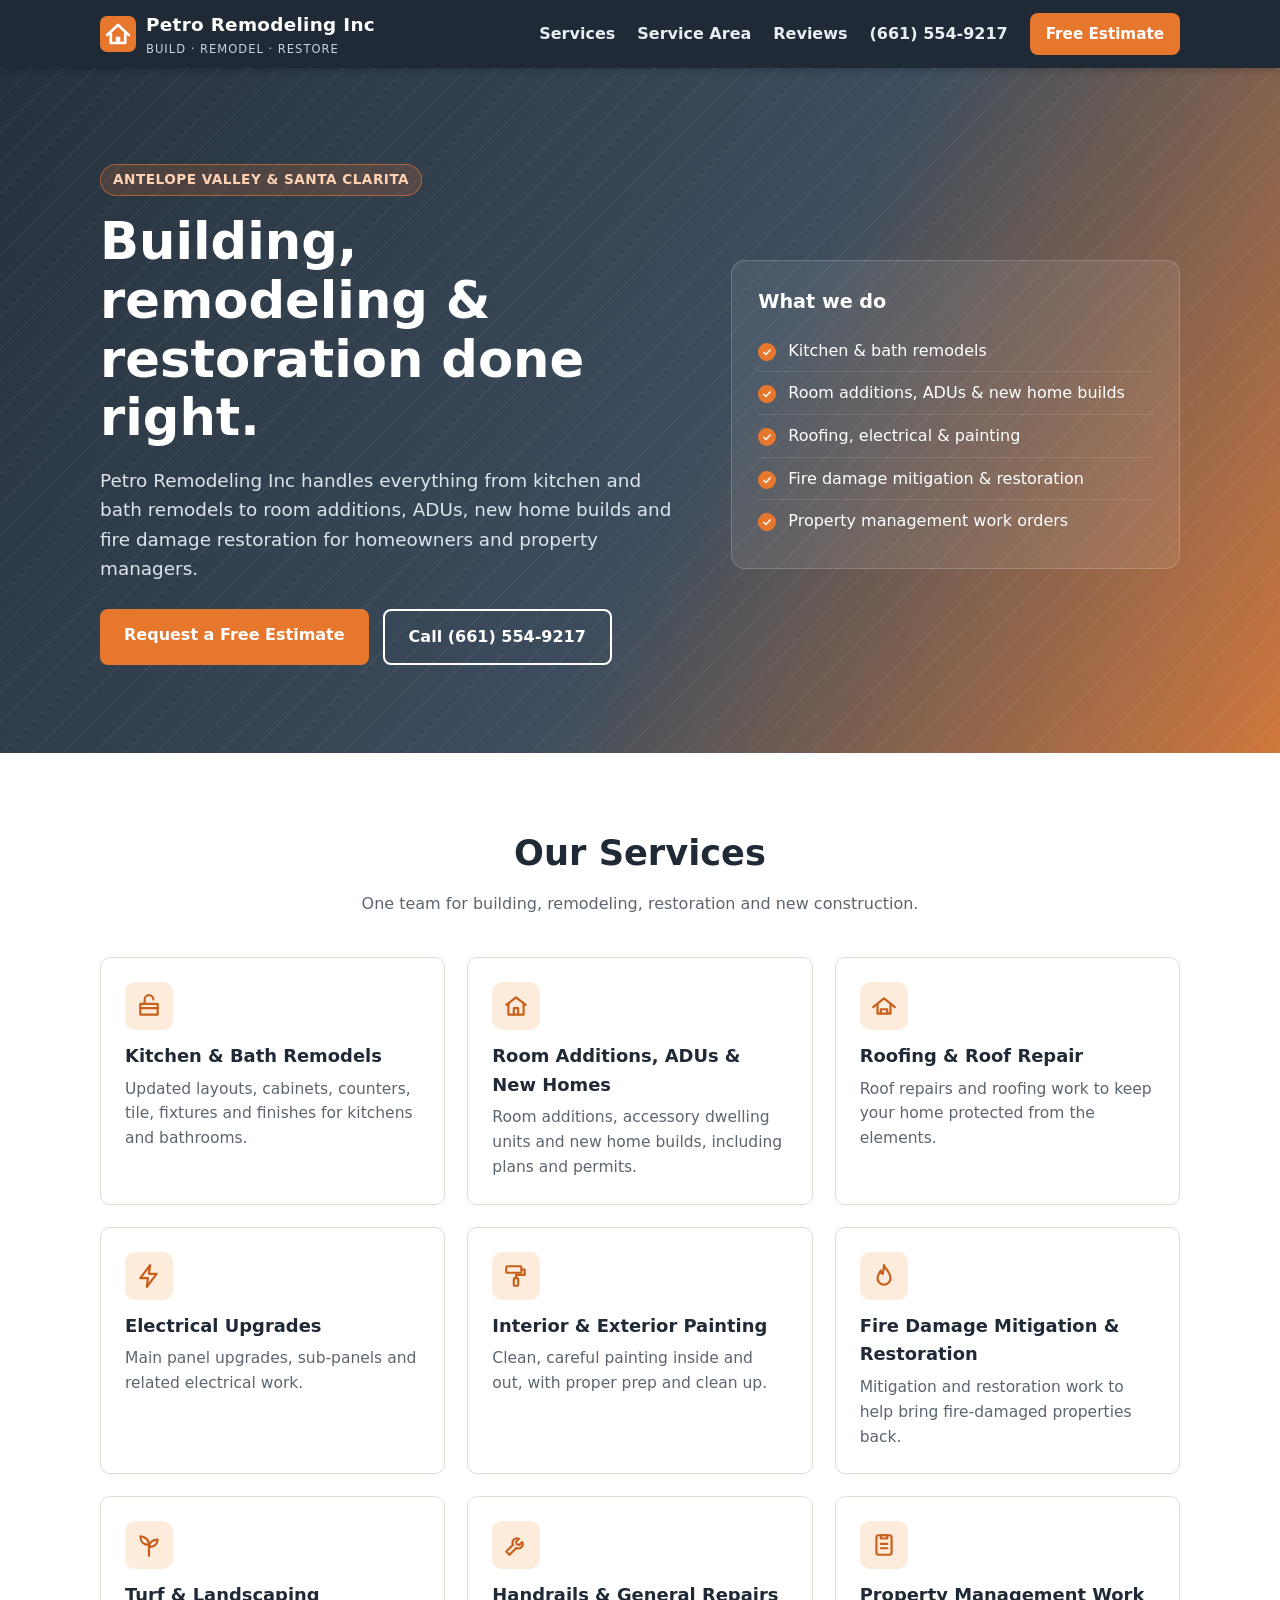
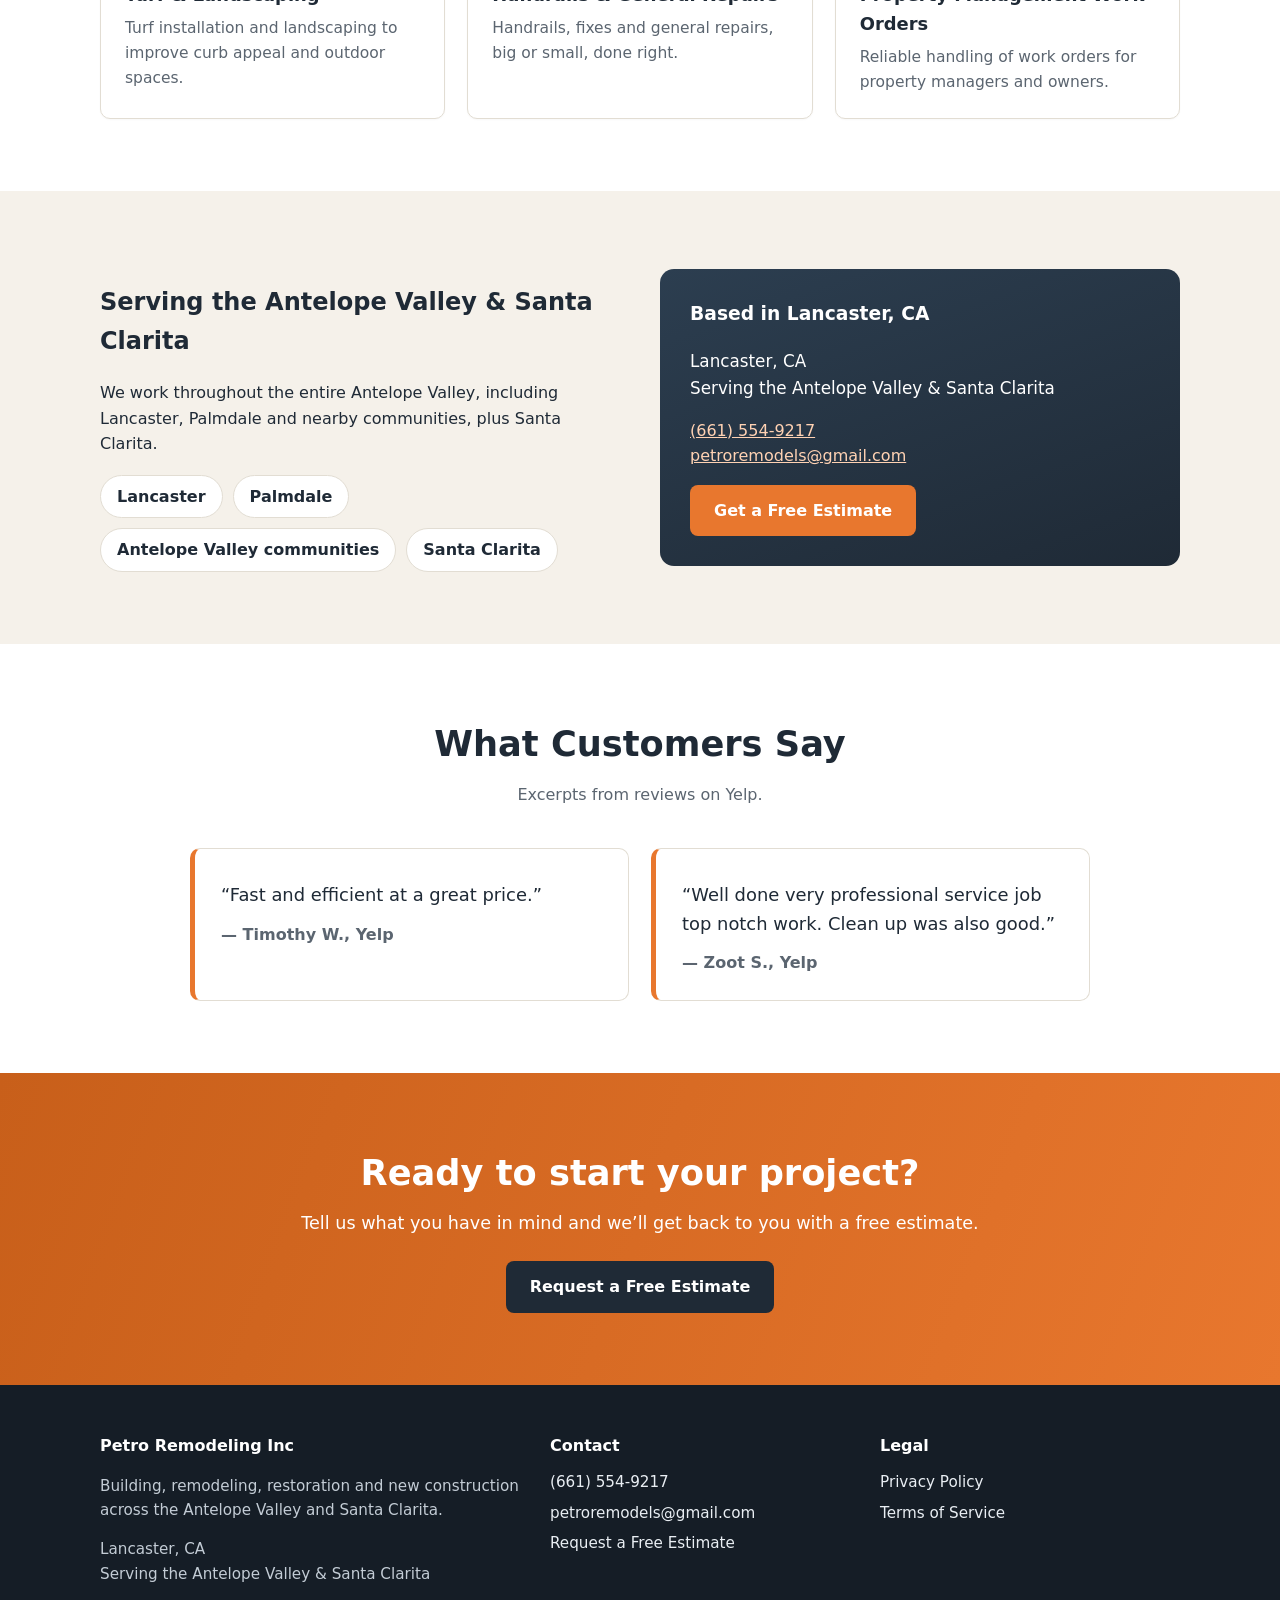
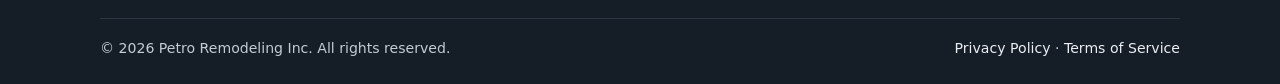
==== index.html @ 208b95c3 "Remove street address, show city and service area" ====
<!DOCTYPE html>
<html lang="en">
<head>
<meta charset="utf-8">
<meta name="viewport" content="width=device-width, initial-scale=1">
<title>Petro Remodeling Inc | Remodeling, Restoration & Construction in the Antelope Valley</title>
<meta name="description" content="Petro Remodeling Inc: building, remodeling, restoration and new construction serving Lancaster, Palmdale, the Antelope Valley and Santa Clarita, CA. Request a free estimate.">
<link rel="canonical" href="https://petro-design.com/">
<link rel="icon" href="favicon.svg" type="image/svg+xml">
<link rel="stylesheet" href="styles.css">
</head>
<body>
<a class="skip" href="#main">Skip to content</a>
<header class="site-header">
  <nav class="container nav" aria-label="Main">
    <a class="brand" href="index.html"><svg viewBox="0 0 40 40" aria-hidden="true"><rect width="40" height="40" rx="8" fill="#e8772e"/><path d="M8 21 20 10l12 11" fill="none" stroke="#fff" stroke-width="3" stroke-linecap="round" stroke-linejoin="round"/><path d="M12 19v11h16V19" fill="none" stroke="#fff" stroke-width="3" stroke-linejoin="round"/><rect x="17.5" y="23" width="5" height="7" fill="#fff"/></svg><span>Petro Remodeling Inc<small>Build &middot; Remodel &middot; Restore</small></span></a>
    <button class="menu-btn" aria-expanded="false" aria-controls="nav-links">Menu</button>
    <ul class="nav-links" id="nav-links">
      <li><a href="index.html#services">Services</a></li>
      <li><a href="index.html#area">Service Area</a></li>
      <li><a href="index.html#reviews">Reviews</a></li>
      <li><a href="tel:+16615549217">(661) 554-9217</a></li>
      <li><a class="btn btn-sm" href="contact.html">Free Estimate</a></li>
    </ul>
  </nav>
</header>
<main id="main">

<section class="hero">
  <div class="container hero-grid">
    <div>
      <span class="eyebrow">Antelope Valley &amp; Santa Clarita</span>
      <h1>Building, remodeling &amp; restoration done right.</h1>
      <p class="lead">Petro Remodeling Inc handles everything from kitchen and bath remodels to room additions, ADUs, new home builds and fire damage restoration for homeowners and property managers.</p>
      <div class="hero-actions">
        <a class="btn" href="contact.html">Request a Free Estimate</a>
        <a class="btn btn-outline" href="tel:+16615549217">Call (661) 554-9217</a>
      </div>
    </div>
    <div class="hero-card">
      <h2>What we do</h2>
      <ul>
        <li>Kitchen &amp; bath remodels</li>
        <li>Room additions, ADUs &amp; new home builds</li>
        <li>Roofing, electrical &amp; painting</li>
        <li>Fire damage mitigation &amp; restoration</li>
        <li>Property management work orders</li>
      </ul>
    </div>
  </div>
</section>

<section id="services">
  <div class="container">
    <div class="section-head">
      <h2>Our Services</h2>
      <p>One team for building, remodeling, restoration and new construction.</p>
    </div>
    <div class="grid grid-3">
      <div class="card"><div class="icon"><svg viewBox="0 0 24 24" aria-hidden="true"><path d="M4 10h16v10H4z"/><path d="M8 10V6a4 4 0 0 1 8 0"/><path d="M4 14h16"/></svg></div><h3>Kitchen &amp; Bath Remodels</h3><p>Updated layouts, cabinets, counters, tile, fixtures and finishes for kitchens and bathrooms.</p></div>
      <div class="card"><div class="icon"><svg viewBox="0 0 24 24" aria-hidden="true"><path d="M3 11 12 4l9 7"/><path d="M5 10v10h14V10"/><path d="M10 20v-6h4v6"/></svg></div><h3>Room Additions, ADUs &amp; New Homes</h3><p>Room additions, accessory dwelling units and new home builds, including plans and permits.</p></div>
      <div class="card"><div class="icon"><svg viewBox="0 0 24 24" aria-hidden="true"><path d="M2 13 12 5l10 8"/><path d="M6 10v9h12v-9"/><path d="M9 19v-4h6v4"/></svg></div><h3>Roofing &amp; Roof Repair</h3><p>Roof repairs and roofing work to keep your home protected from the elements.</p></div>
      <div class="card"><div class="icon"><svg viewBox="0 0 24 24" aria-hidden="true"><path d="M13 2 4 14h7l-1 8 9-12h-7z"/></svg></div><h3>Electrical Upgrades</h3><p>Main panel upgrades, sub-panels and related electrical work.</p></div>
      <div class="card"><div class="icon"><svg viewBox="0 0 24 24" aria-hidden="true"><rect x="3" y="3" width="14" height="6" rx="1"/><path d="M17 6h3v5h-8v3"/><rect x="10" y="14" width="4" height="7" rx="1"/></svg></div><h3>Interior &amp; Exterior Painting</h3><p>Clean, careful painting inside and out, with proper prep and clean up.</p></div>
      <div class="card"><div class="icon"><svg viewBox="0 0 24 24" aria-hidden="true"><path d="M12 2c1 4 6 6 6 12a6 6 0 0 1-12 0c0-3 2-5 3-7 0 2 1 3 2 3 0-3 1-5 1-8z"/></svg></div><h3>Fire Damage Mitigation &amp; Restoration</h3><p>Mitigation and restoration work to help bring fire-damaged properties back.</p></div>
      <div class="card"><div class="icon"><svg viewBox="0 0 24 24" aria-hidden="true"><path d="M12 22V12"/><path d="M12 12C12 7 8 4 4 4c0 5 3 8 8 8z"/><path d="M12 14c0-4 3-7 8-7 0 4-3 7-8 7z"/></svg></div><h3>Turf &amp; Landscaping</h3><p>Turf installation and landscaping to improve curb appeal and outdoor spaces.</p></div>
      <div class="card"><div class="icon"><svg viewBox="0 0 24 24" aria-hidden="true"><path d="M14.7 6.3a4 4 0 0 0-5.4 5.4L3 18l3 3 6.3-6.3a4 4 0 0 0 5.4-5.4l-2.6 2.6-2.4-.6-.6-2.4z"/></svg></div><h3>Handrails &amp; General Repairs</h3><p>Handrails, fixes and general repairs, big or small, done right.</p></div>
      <div class="card"><div class="icon"><svg viewBox="0 0 24 24" aria-hidden="true"><rect x="5" y="3" width="14" height="18" rx="2"/><path d="M9 3h6v3H9z"/><path d="M9 11h6M9 15h6"/></svg></div><h3>Property Management Work Orders</h3><p>Reliable handling of work orders for property managers and owners.</p></div>
    </div>
  </div>
</section>

<section id="area" class="section-alt">
  <div class="container area">
    <div>
      <h2>Serving the Antelope Valley &amp; Santa Clarita</h2>
      <p>We work throughout the entire Antelope Valley, including Lancaster, Palmdale and nearby communities, plus Santa Clarita.</p>
      <ul class="chips">
        <li>Lancaster</li><li>Palmdale</li><li>Antelope Valley communities</li><li>Santa Clarita</li>
      </ul>
    </div>
    <div class="map-card">
      <h3 style="margin-top:0">Based in Lancaster, CA</h3>
      <address>Lancaster, CA<br>Serving the Antelope Valley &amp; Santa Clarita</address>
      <p><a href="tel:+16615549217">(661) 554-9217</a><br><a href="mailto:petroremodels@gmail.com">petroremodels@gmail.com</a></p>
      <a class="btn" href="contact.html">Get a Free Estimate</a>
    </div>
  </div>
</section>

<section id="reviews">
  <div class="container">
    <div class="section-head">
      <h2>What Customers Say</h2>
      <p>Excerpts from reviews on Yelp.</p>
    </div>
    <div class="grid reviews">
      <blockquote class="review"><p>&ldquo;Fast and efficient at a great price.&rdquo;</p><cite>&mdash; Timothy W., Yelp</cite></blockquote>
      <blockquote class="review"><p>&ldquo;Well done very professional service job top notch work. Clean up was also good.&rdquo;</p><cite>&mdash; Zoot S., Yelp</cite></blockquote>
    </div>
  </div>
</section>

<section class="cta">
  <div class="container">
    <h2>Ready to start your project?</h2>
    <p>Tell us what you have in mind and we&rsquo;ll get back to you with a free estimate.</p>
    <a class="btn" href="contact.html">Request a Free Estimate</a>
  </div>
</section>
</main>
<footer class="site-footer">
  <div class="container">
    <div class="footer-grid">
      <div>
        <h4>Petro Remodeling Inc</h4>
        <p>Building, remodeling, restoration and new construction across the Antelope Valley and Santa Clarita.</p>
        <address>Lancaster, CA<br>Serving the Antelope Valley &amp; Santa Clarita</address>
      </div>
      <div>
        <h4>Contact</h4>
        <ul>
          <li><a href="tel:+16615549217">(661) 554-9217</a></li>
          <li><a href="mailto:petroremodels@gmail.com">petroremodels@gmail.com</a></li>
          <li><a href="contact.html">Request a Free Estimate</a></li>
        </ul>
      </div>
      <div>
        <h4>Legal</h4>
        <ul>
          <li><a href="privacy.html">Privacy Policy</a></li>
          <li><a href="terms.html">Terms of Service</a></li>
        </ul>
      </div>
    </div>
    <div class="footer-bottom">
      <span>&copy; <span id="yr">2026</span> Petro Remodeling Inc. All rights reserved.</span>
      <span><a href="privacy.html">Privacy Policy</a> &middot; <a href="terms.html">Terms of Service</a></span>
    </div>
  </div>
</footer>
<script src="main.js"></script>
</body>
</html>
---- styles.css ----
:root{--navy:#1f2a36;--navy2:#2c3e50;--orange:#e8772e;--orange-d:#c85f1a;--sand:#f5f1ea;--gray:#5b6570;--line:#e2ddd3;--white:#fff;--radius:10px;--max:1120px}
*{box-sizing:border-box}
html{scroll-behavior:smooth}
body{margin:0;font-family:system-ui,-apple-system,"Segoe UI",Roboto,Helvetica,Arial,sans-serif;color:var(--navy);line-height:1.6;background:var(--white)}
a{color:var(--orange-d)}
img,svg{max-width:100%}
.container{max-width:var(--max);margin:0 auto;padding:0 20px}
.skip{position:absolute;left:-999px}.skip:focus{left:10px;top:10px;background:#fff;padding:8px;z-index:100}
/* header */
.site-header{background:var(--navy);color:#fff;position:sticky;top:0;z-index:50;box-shadow:0 2px 8px rgba(0,0,0,.2)}
.nav{display:flex;align-items:center;justify-content:space-between;min-height:68px;gap:16px}
.brand{display:flex;align-items:center;gap:10px;color:#fff;text-decoration:none;font-weight:800;font-size:1.15rem;letter-spacing:.3px}
.brand svg{width:36px;height:36px;flex:none}
.brand small{display:block;font-weight:500;font-size:.72rem;color:#c9d1da;letter-spacing:1px;text-transform:uppercase}
.nav-links{display:flex;align-items:center;gap:22px;list-style:none;margin:0;padding:0}
.nav-links a{color:#e9eef3;text-decoration:none;font-weight:600}
.nav-links a:hover{color:var(--orange)}
.menu-btn{display:none;background:none;border:1px solid #5a6b7c;color:#fff;border-radius:6px;padding:6px 10px;font-size:1rem;cursor:pointer}
/* buttons */
.btn{display:inline-block;background:var(--orange);color:#fff !important;text-decoration:none;font-weight:700;padding:13px 24px;border-radius:8px;border:0;cursor:pointer;font-size:1rem;transition:background .15s}
.btn:hover{background:var(--orange-d)}
.btn-outline{background:transparent;border:2px solid #fff}
.btn-outline:hover{background:rgba(255,255,255,.12)}
.btn-sm{padding:9px 16px;font-size:.95rem}
/* hero */
.hero{color:#fff;padding:96px 0 88px;background:
 repeating-linear-gradient(135deg,rgba(255,255,255,.035) 0 2px,transparent 2px 22px),
 linear-gradient(120deg,rgba(31,42,54,.97) 0%,rgba(44,62,80,.92) 55%,rgba(200,95,26,.85) 100%)}
.hero-grid{display:grid;grid-template-columns:1.3fr 1fr;gap:48px;align-items:center}
.eyebrow{display:inline-block;background:rgba(232,119,46,.18);border:1px solid rgba(232,119,46,.6);color:#ffd2b3;padding:4px 12px;border-radius:999px;font-size:.85rem;font-weight:700;letter-spacing:.5px;text-transform:uppercase}
.hero h1{font-size:clamp(2rem,4.4vw,3.2rem);line-height:1.15;margin:16px 0}
.hero p.lead{font-size:1.15rem;color:#dde4ea;max-width:580px}
.hero-actions{display:flex;flex-wrap:wrap;gap:14px;margin-top:26px}
.hero-card{background:rgba(255,255,255,.08);border:1px solid rgba(255,255,255,.18);border-radius:14px;padding:26px}
.hero-card h2{margin:0 0 12px;font-size:1.2rem}
.hero-card ul{list-style:none;margin:0;padding:0}
.hero-card li{padding:8px 0 8px 30px;position:relative;border-bottom:1px solid rgba(255,255,255,.1)}
.hero-card li:last-child{border:0}
.hero-card li::before{content:"";position:absolute;left:0;top:13px;width:18px;height:18px;border-radius:50%;background:var(--orange) url("data:image/svg+xml,%3Csvg xmlns='http://www.w3.org/2000/svg' viewBox='0 0 24 24' fill='none' stroke='white' stroke-width='3'%3E%3Cpath d='M5 12l5 5 9-10'/%3E%3C/svg%3E") center/12px no-repeat}
/* sections */
section{padding:72px 0}
.section-alt{background:var(--sand)}
.section-head{text-align:center;max-width:680px;margin:0 auto 40px}
.section-head h2{font-size:clamp(1.6rem,3vw,2.2rem);margin:0 0 10px}
.section-head p{color:var(--gray);margin:0}
.grid{display:grid;gap:22px}
.grid-3{grid-template-columns:repeat(3,1fr)}
.card{background:#fff;border:1px solid var(--line);border-radius:var(--radius);padding:24px;box-shadow:0 1px 2px rgba(0,0,0,.03)}
.card h3{margin:12px 0 6px;font-size:1.12rem}
.card p{margin:0;color:var(--gray);font-size:.97rem}
.icon{width:48px;height:48px;border-radius:10px;background:#fdebdc;display:grid;place-items:center}
.icon svg{width:26px;height:26px;stroke:var(--orange-d);fill:none;stroke-width:2;stroke-linecap:round;stroke-linejoin:round}
/* area */
.area{display:grid;grid-template-columns:1fr 1fr;gap:40px;align-items:center}
.chips{display:flex;flex-wrap:wrap;gap:10px;margin:18px 0 0;padding:0;list-style:none}
.chips li{background:#fff;border:1px solid var(--line);padding:8px 16px;border-radius:999px;font-weight:600}
.map-card{background:linear-gradient(160deg,var(--navy2),var(--navy));color:#fff;border-radius:14px;padding:30px}
.map-card address{font-style:normal;font-size:1.05rem}
.map-card a{color:#ffd2b3}
/* reviews */
.reviews{grid-template-columns:repeat(2,1fr);max-width:900px;margin:0 auto}
blockquote.review{margin:0;background:#fff;border:1px solid var(--line);border-left:5px solid var(--orange);border-radius:var(--radius);padding:24px 26px}
.review p{font-size:1.12rem;margin:8px 0 12px}
.review cite{font-style:normal;font-weight:700;color:var(--gray)}
.stars{color:var(--orange);letter-spacing:2px}
.small-note{text-align:center;color:var(--gray);font-size:.9rem;margin-top:18px}
/* cta */
.cta{background:linear-gradient(110deg,var(--orange-d),var(--orange));color:#fff;text-align:center}
.cta h2{margin:0 0 8px;font-size:clamp(1.6rem,3vw,2.2rem)}
.cta p{margin:0 0 24px;font-size:1.1rem}
.cta .btn{background:var(--navy)}.cta .btn:hover{background:#0f171f}
/* page head */
.page-head{background:linear-gradient(120deg,var(--navy),var(--navy2));color:#fff;padding:52px 0}
.page-head h1{margin:0 0 6px;font-size:clamp(1.8rem,3.5vw,2.5rem)}
.page-head p{margin:0;color:#d4dbe2}
/* form */
.form-wrap{display:grid;grid-template-columns:1.6fr 1fr;gap:36px;align-items:start}
form.estimate{background:#fff;border:1px solid var(--line);border-radius:14px;padding:28px}
.field{margin-bottom:16px}
.row{display:grid;grid-template-columns:1fr 1fr;gap:16px}
label{display:block;font-weight:600;margin-bottom:6px}
.req{color:var(--orange-d)}
input[type=text],input[type=tel],input[type=email],select,textarea{width:100%;padding:12px 14px;border:1px solid #cfc8bb;border-radius:8px;font:inherit;background:#fff;color:var(--navy)}
input:focus,select:focus,textarea:focus{outline:3px solid rgba(232,119,46,.3);border-color:var(--orange)}
textarea{min-height:130px;resize:vertical}
.consent{display:flex;gap:12px;align-items:flex-start;background:var(--sand);border:1px solid var(--line);border-radius:8px;padding:14px 16px;margin:6px 0 18px}
.consent input{margin-top:5px;width:18px;height:18px;flex:none;accent-color:var(--orange)}
.consent label{font-weight:400;font-size:.9rem;margin:0;color:#3a4550}
.form-legal{font-size:.88rem;color:var(--gray);margin-top:14px}
.hp{display:none}
.side .card{margin-bottom:18px}
.side h3{margin-top:0}
/* legal */
.legal{max-width:820px;margin:0 auto}
.legal h2{margin-top:36px;font-size:1.35rem;border-bottom:2px solid var(--line);padding-bottom:6px}
.legal .effective{color:var(--gray);font-weight:600}
.legal .highlight{background:var(--sand);border-left:4px solid var(--orange);padding:14px 18px;border-radius:6px}
/* footer */
.site-footer{background:#151d26;color:#c3ccd5;padding:48px 0 24px;font-size:.95rem}
.footer-grid{display:grid;grid-template-columns:1.4fr 1fr 1fr;gap:30px}
.site-footer h4{color:#fff;margin:0 0 12px;font-size:1rem}
.site-footer a{color:#e9eef3;text-decoration:none}
.site-footer a:hover{color:var(--orange)}
.site-footer ul{list-style:none;padding:0;margin:0}
.site-footer li{margin-bottom:6px}
.site-footer address{font-style:normal}
.footer-bottom{border-top:1px solid #2a3642;margin-top:32px;padding-top:18px;display:flex;justify-content:space-between;flex-wrap:wrap;gap:10px;font-size:.88rem}
/* responsive */
@media (max-width:900px){
 .hero-grid,.area,.form-wrap{grid-template-columns:1fr}
 .grid-3{grid-template-columns:repeat(2,1fr)}
 .footer-grid{grid-template-columns:1fr 1fr}
}
@media (max-width:720px){
 .menu-btn{display:block}
 .nav-links{display:none;position:absolute;top:68px;left:0;right:0;background:var(--navy);flex-direction:column;align-items:flex-start;padding:14px 20px 20px;gap:14px}
 .nav-links.open{display:flex}
 .hero{padding:64px 0}
 section{padding:52px 0}
 .grid-3,.reviews,.row,.footer-grid{grid-template-columns:1fr}
}
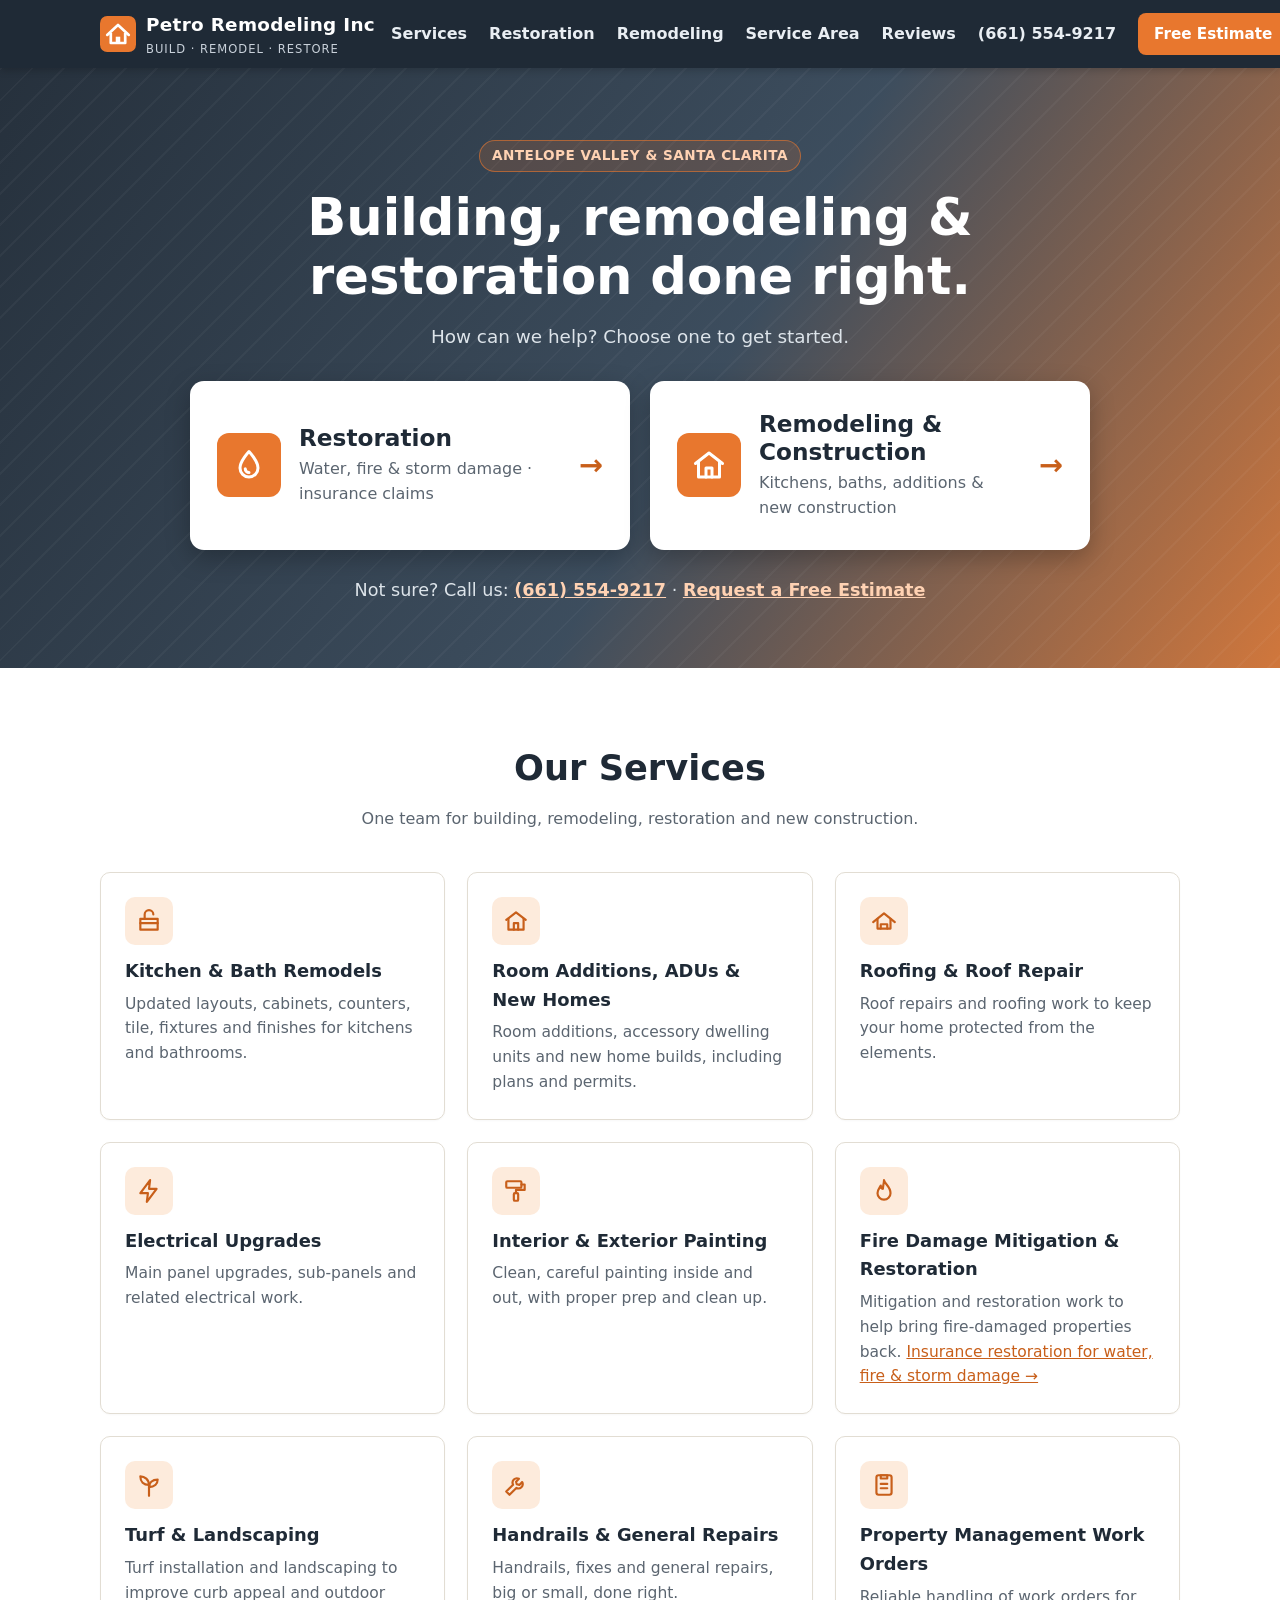
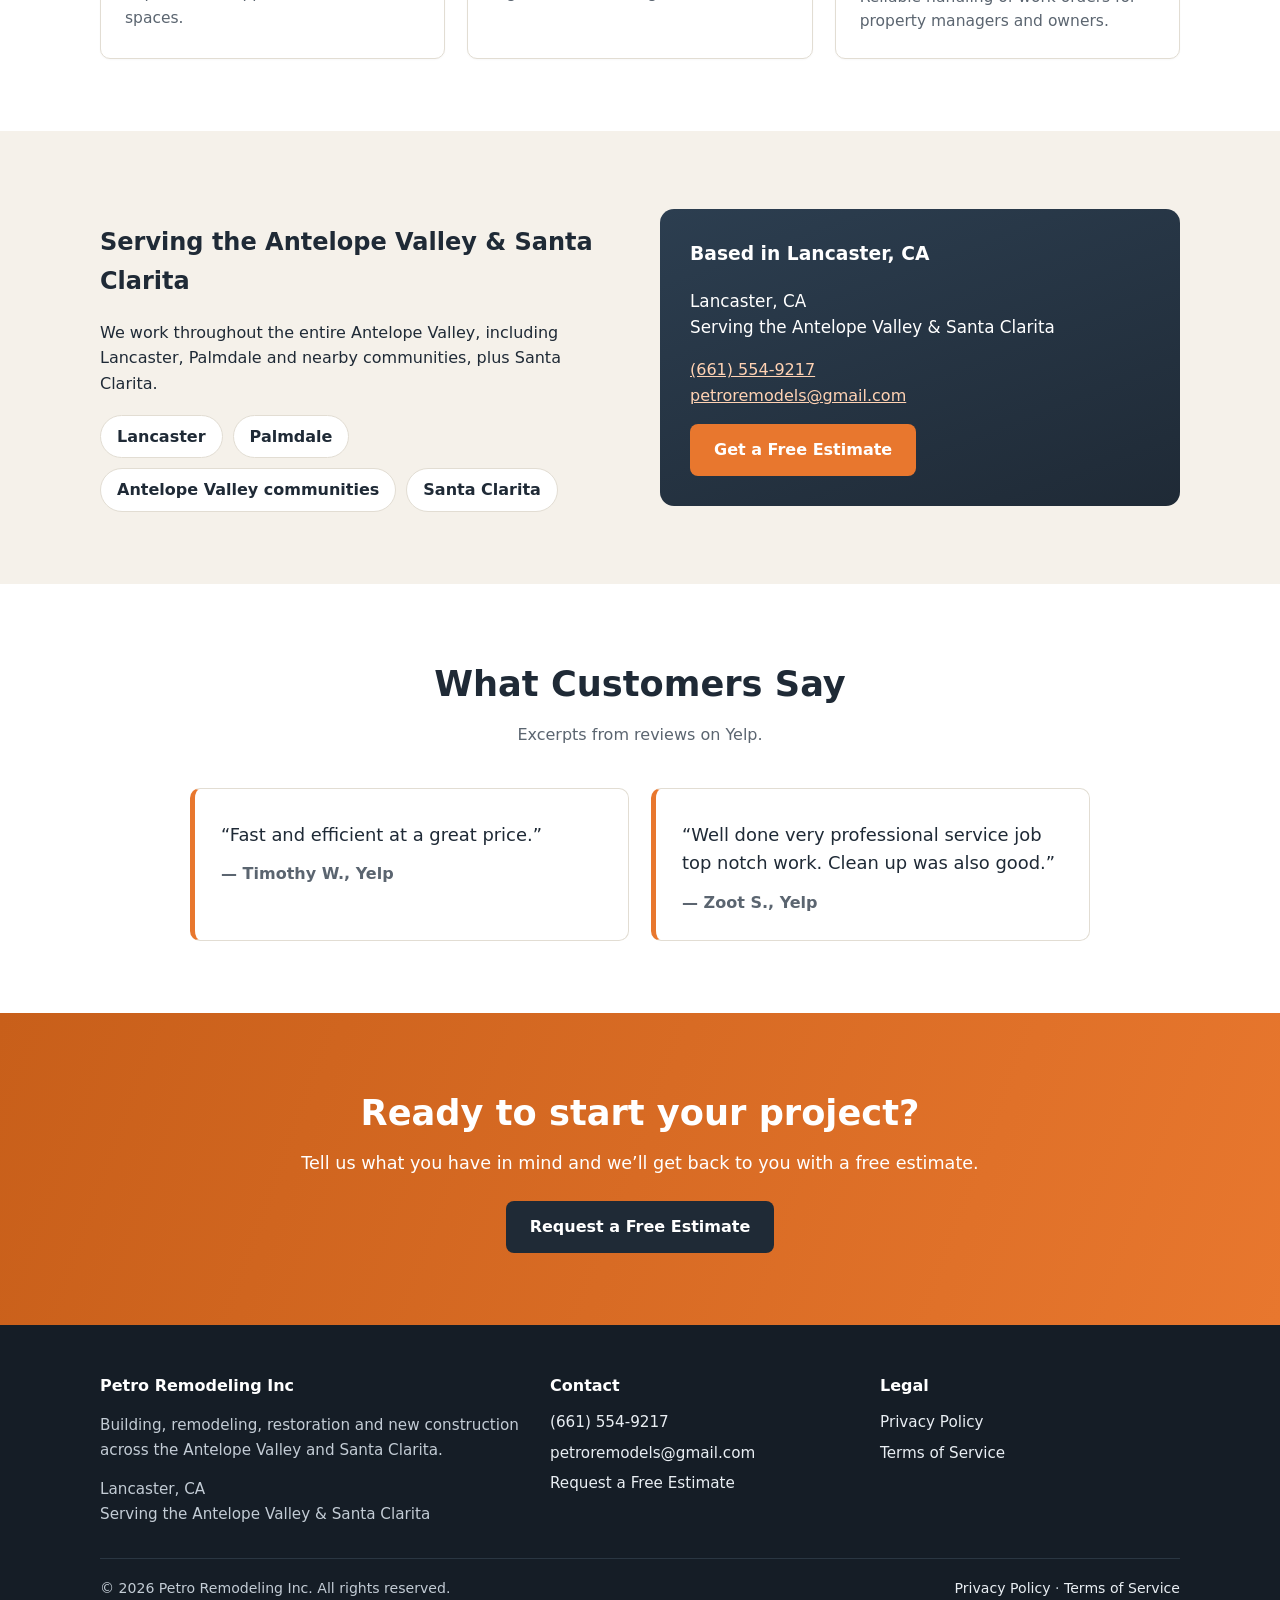
==== commit 6b693aee: "Add restoration and remodeling pages, two-choice home hero, nav update" ====
--- a/index.html
+++ b/index.html
@@ -17,6 +17,8 @@
     <button class="menu-btn" aria-expanded="false" aria-controls="nav-links">Menu</button>
     <ul class="nav-links" id="nav-links">
       <li><a href="index.html#services">Services</a></li>
+      <li><a href="restoration.html">Restoration</a></li>
+      <li><a href="remodeling.html">Remodeling</a></li>
       <li><a href="index.html#area">Service Area</a></li>
       <li><a href="index.html#reviews">Reviews</a></li>
       <li><a href="tel:+16615549217">(661) 554-9217</a></li>
@@ -26,27 +28,24 @@
 </header>
 <main id="main">
 
-<section class="hero">
-  <div class="container hero-grid">
-    <div>
-      <span class="eyebrow">Antelope Valley &amp; Santa Clarita</span>
-      <h1>Building, remodeling &amp; restoration done right.</h1>
-      <p class="lead">Petro Remodeling Inc handles everything from kitchen and bath remodels to room additions, ADUs, new home builds and fire damage restoration for homeowners and property managers.</p>
-      <div class="hero-actions">
-        <a class="btn" href="contact.html">Request a Free Estimate</a>
-        <a class="btn btn-outline" href="tel:+16615549217">Call (661) 554-9217</a>
-      </div>
+<section class="hero hero-choice">
+  <div class="container">
+    <span class="eyebrow">Antelope Valley &amp; Santa Clarita</span>
+    <h1>Building, remodeling &amp; restoration done right.</h1>
+    <p class="lead">How can we help? Choose one to get started.</p>
+    <div class="choice-grid">
+      <a class="choice" href="restoration.html">
+        <span class="choice-icon"><svg viewBox="0 0 24 24" aria-hidden="true"><path d="M12 3s6 6.5 6 11a6 6 0 0 1-12 0c0-4.5 6-11 6-11z"/><path d="M9.5 14.5a2.5 2.5 0 0 0 2.5 2.5"/></svg></span>
+        <span class="choice-text"><strong>Restoration</strong><span>Water, fire &amp; storm damage &middot; insurance claims</span></span>
+        <span class="choice-arrow" aria-hidden="true">&rarr;</span>
+      </a>
+      <a class="choice" href="remodeling.html">
+        <span class="choice-icon"><svg viewBox="0 0 24 24" aria-hidden="true"><path d="M3 11 12 4l9 7"/><path d="M5 10v10h14V10"/><path d="M10 20v-6h4v6"/></svg></span>
+        <span class="choice-text"><strong>Remodeling &amp; Construction</strong><span>Kitchens, baths, additions &amp; new construction</span></span>
+        <span class="choice-arrow" aria-hidden="true">&rarr;</span>
+      </a>
     </div>
-    <div class="hero-card">
-      <h2>What we do</h2>
-      <ul>
-        <li>Kitchen &amp; bath remodels</li>
-        <li>Room additions, ADUs &amp; new home builds</li>
-        <li>Roofing, electrical &amp; painting</li>
-        <li>Fire damage mitigation &amp; restoration</li>
-        <li>Property management work orders</li>
-      </ul>
-    </div>
+    <p class="choice-call">Not sure? Call us: <a href="tel:+16615549217">(661) 554-9217</a> &middot; <a href="contact.html">Request a Free Estimate</a></p>
   </div>
 </section>
 
@@ -62,7 +61,7 @@
       <div class="card"><div class="icon"><svg viewBox="0 0 24 24" aria-hidden="true"><path d="M2 13 12 5l10 8"/><path d="M6 10v9h12v-9"/><path d="M9 19v-4h6v4"/></svg></div><h3>Roofing &amp; Roof Repair</h3><p>Roof repairs and roofing work to keep your home protected from the elements.</p></div>
       <div class="card"><div class="icon"><svg viewBox="0 0 24 24" aria-hidden="true"><path d="M13 2 4 14h7l-1 8 9-12h-7z"/></svg></div><h3>Electrical Upgrades</h3><p>Main panel upgrades, sub-panels and related electrical work.</p></div>
       <div class="card"><div class="icon"><svg viewBox="0 0 24 24" aria-hidden="true"><rect x="3" y="3" width="14" height="6" rx="1"/><path d="M17 6h3v5h-8v3"/><rect x="10" y="14" width="4" height="7" rx="1"/></svg></div><h3>Interior &amp; Exterior Painting</h3><p>Clean, careful painting inside and out, with proper prep and clean up.</p></div>
-      <div class="card"><div class="icon"><svg viewBox="0 0 24 24" aria-hidden="true"><path d="M12 2c1 4 6 6 6 12a6 6 0 0 1-12 0c0-3 2-5 3-7 0 2 1 3 2 3 0-3 1-5 1-8z"/></svg></div><h3>Fire Damage Mitigation &amp; Restoration</h3><p>Mitigation and restoration work to help bring fire-damaged properties back.</p></div>
+      <div class="card"><div class="icon"><svg viewBox="0 0 24 24" aria-hidden="true"><path d="M12 2c1 4 6 6 6 12a6 6 0 0 1-12 0c0-3 2-5 3-7 0 2 1 3 2 3 0-3 1-5 1-8z"/></svg></div><h3>Fire Damage Mitigation &amp; Restoration</h3><p>Mitigation and restoration work to help bring fire-damaged properties back. <a href="restoration.html">Insurance restoration for water, fire &amp; storm damage &rarr;</a></p></div>
       <div class="card"><div class="icon"><svg viewBox="0 0 24 24" aria-hidden="true"><path d="M12 22V12"/><path d="M12 12C12 7 8 4 4 4c0 5 3 8 8 8z"/><path d="M12 14c0-4 3-7 8-7 0 4-3 7-8 7z"/></svg></div><h3>Turf &amp; Landscaping</h3><p>Turf installation and landscaping to improve curb appeal and outdoor spaces.</p></div>
       <div class="card"><div class="icon"><svg viewBox="0 0 24 24" aria-hidden="true"><path d="M14.7 6.3a4 4 0 0 0-5.4 5.4L3 18l3 3 6.3-6.3a4 4 0 0 0 5.4-5.4l-2.6 2.6-2.4-.6-.6-2.4z"/></svg></div><h3>Handrails &amp; General Repairs</h3><p>Handrails, fixes and general repairs, big or small, done right.</p></div>
       <div class="card"><div class="icon"><svg viewBox="0 0 24 24" aria-hidden="true"><rect x="5" y="3" width="14" height="18" rx="2"/><path d="M9 3h6v3H9z"/><path d="M9 11h6M9 15h6"/></svg></div><h3>Property Management Work Orders</h3><p>Reliable handling of work orders for property managers and owners.</p></div>
--- a/styles.css
+++ b/styles.css
@@ -15,6 +15,9 @@
 .nav-links{display:flex;align-items:center;gap:22px;list-style:none;margin:0;padding:0}
 .nav-links a{color:#e9eef3;text-decoration:none;font-weight:600}
 .nav-links a:hover{color:var(--orange)}
+.nav-links a{white-space:nowrap}
+.brand{white-space:nowrap;flex:none}
+@media (max-width:1100px){.nav-links{gap:14px}.nav-links a{font-size:.95rem}}
 .menu-btn{display:none;background:none;border:1px solid #5a6b7c;color:#fff;border-radius:6px;padding:6px 10px;font-size:1rem;cursor:pointer}
 /* buttons */
 .btn{display:inline-block;background:var(--orange);color:#fff !important;text-decoration:none;font-weight:700;padding:13px 24px;border-radius:8px;border:0;cursor:pointer;font-size:1rem;transition:background .15s}
@@ -37,6 +40,30 @@
 .hero-card li{padding:8px 0 8px 30px;position:relative;border-bottom:1px solid rgba(255,255,255,.1)}
 .hero-card li:last-child{border:0}
 .hero-card li::before{content:"";position:absolute;left:0;top:13px;width:18px;height:18px;border-radius:50%;background:var(--orange) url("data:image/svg+xml,%3Csvg xmlns='http://www.w3.org/2000/svg' viewBox='0 0 24 24' fill='none' stroke='white' stroke-width='3'%3E%3Cpath d='M5 12l5 5 9-10'/%3E%3C/svg%3E") center/12px no-repeat}
+/* home choice hero (preview draft) */
+.hero-choice{padding:72px 0 64px;text-align:center}
+.hero-choice h1{max-width:820px;margin-left:auto;margin-right:auto}
+.hero-choice p.lead{margin:0 auto}
+.choice-grid{display:grid;grid-template-columns:1fr 1fr;gap:20px;max-width:900px;margin:30px auto 0}
+.choice{display:flex;align-items:center;gap:18px;text-align:left;background:#fff;color:var(--navy);text-decoration:none;border-radius:14px;padding:26px 24px;border:3px solid transparent;box-shadow:0 8px 24px rgba(0,0,0,.25);transition:transform .15s,border-color .15s}
+.choice:hover,.choice:focus-visible{transform:translateY(-2px);border-color:var(--orange)}
+.choice-icon{flex:none;width:64px;height:64px;border-radius:12px;background:var(--orange);display:grid;place-items:center}
+.choice-icon svg{width:36px;height:36px;stroke:#fff;fill:none;stroke-width:2;stroke-linecap:round;stroke-linejoin:round}
+.choice-text{flex:1;display:flex;flex-direction:column}
+.choice-text strong{font-size:1.45rem;line-height:1.2}
+.choice-text span{color:var(--gray);font-size:1rem;margin-top:4px}
+.choice-arrow{font-size:1.8rem;color:var(--orange-d);font-weight:700}
+.choice-call{margin:26px 0 0;font-size:1.1rem;color:#dde4ea}
+.choice-call a{color:#ffd2b3;font-weight:700}
+@media (max-width:720px){
+ .hero.hero-choice{padding:28px 0 32px}
+ .hero-choice h1{font-size:1.75rem;margin:12px 0 8px}
+ .choice-grid{grid-template-columns:1fr;gap:14px;margin-top:18px}
+ .choice{padding:20px 18px;gap:14px}
+ .choice-icon{width:54px;height:54px}
+ .choice-text strong{font-size:1.25rem}
+ .choice-call{margin-top:18px;font-size:1rem}
+}
 /* sections */
 section{padding:72px 0}
 .section-alt{background:var(--sand)}
@@ -111,10 +138,12 @@
  .grid-3{grid-template-columns:repeat(2,1fr)}
  .footer-grid{grid-template-columns:1fr 1fr}
 }
-@media (max-width:720px){
+@media (max-width:1020px){
  .menu-btn{display:block}
  .nav-links{display:none;position:absolute;top:68px;left:0;right:0;background:var(--navy);flex-direction:column;align-items:flex-start;padding:14px 20px 20px;gap:14px}
  .nav-links.open{display:flex}
+}
+@media (max-width:720px){
  .hero{padding:64px 0}
  section{padding:52px 0}
  .grid-3,.reviews,.row,.footer-grid{grid-template-columns:1fr}
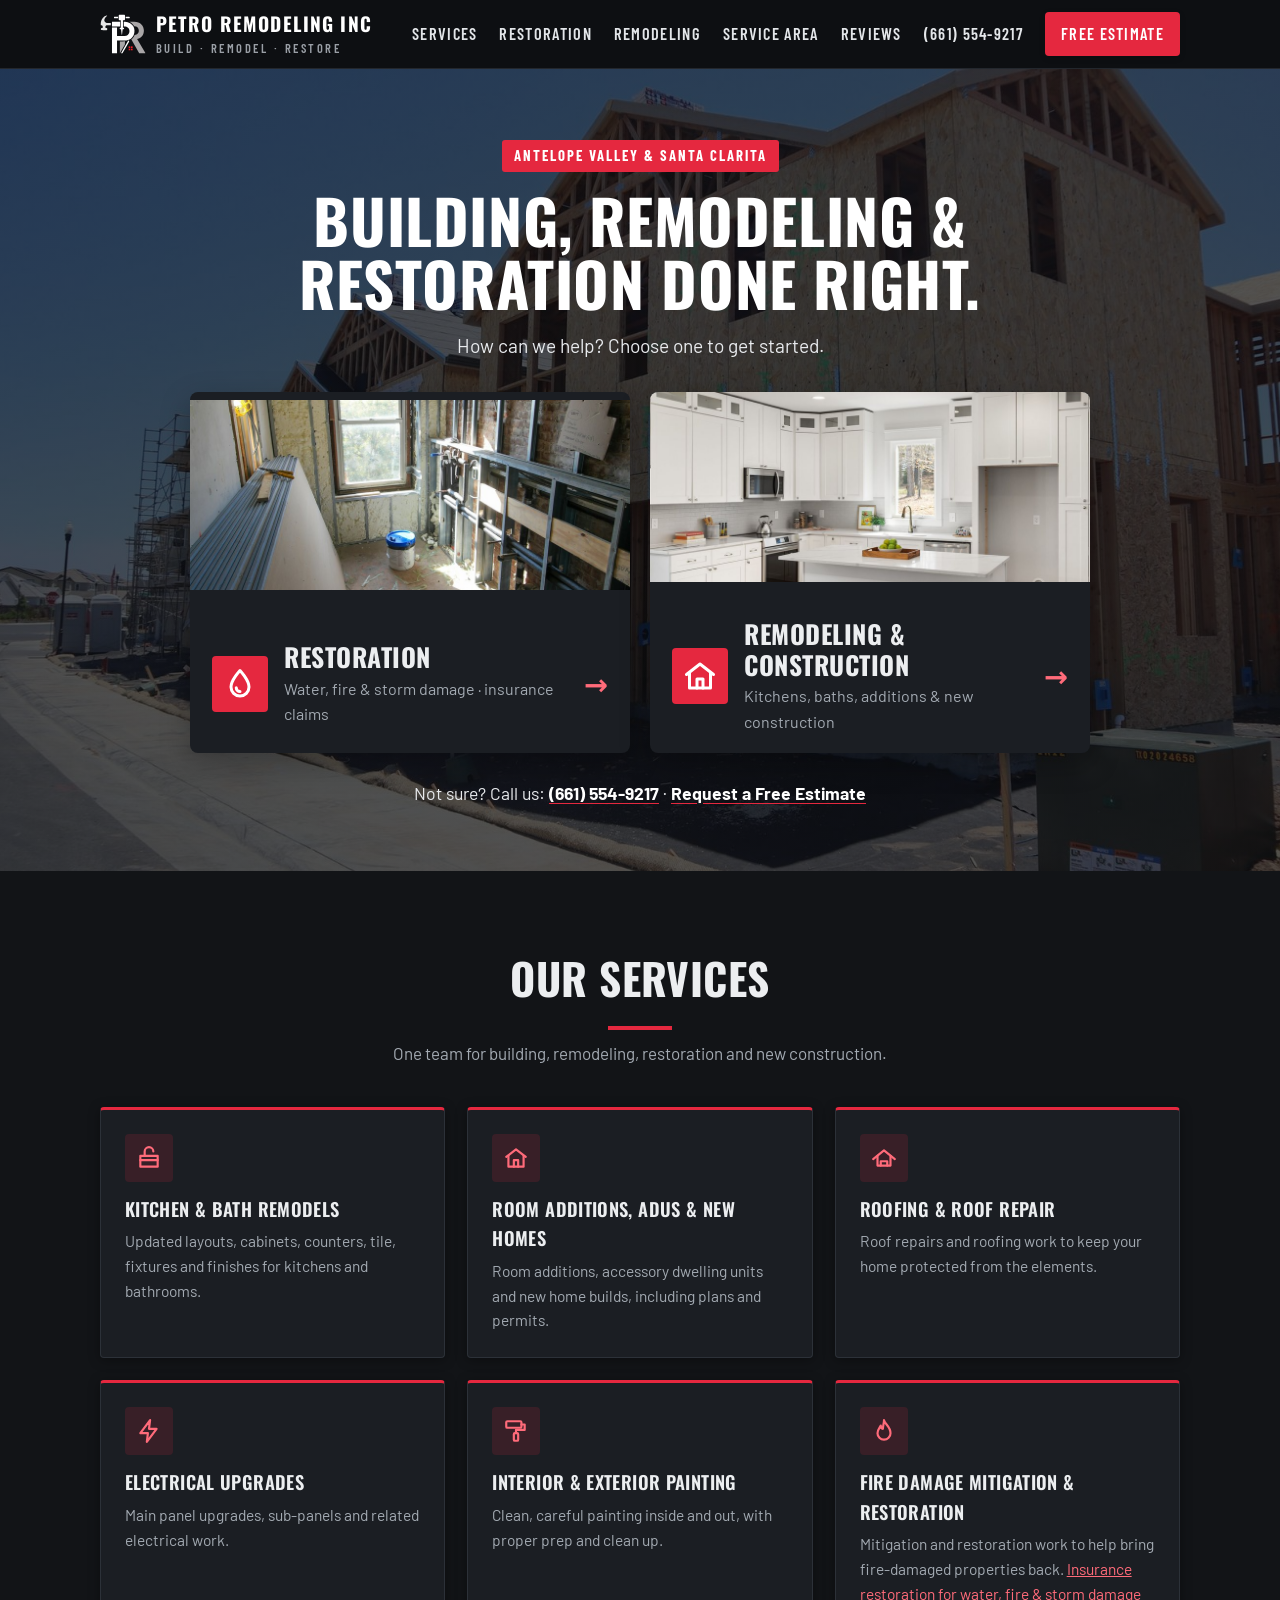
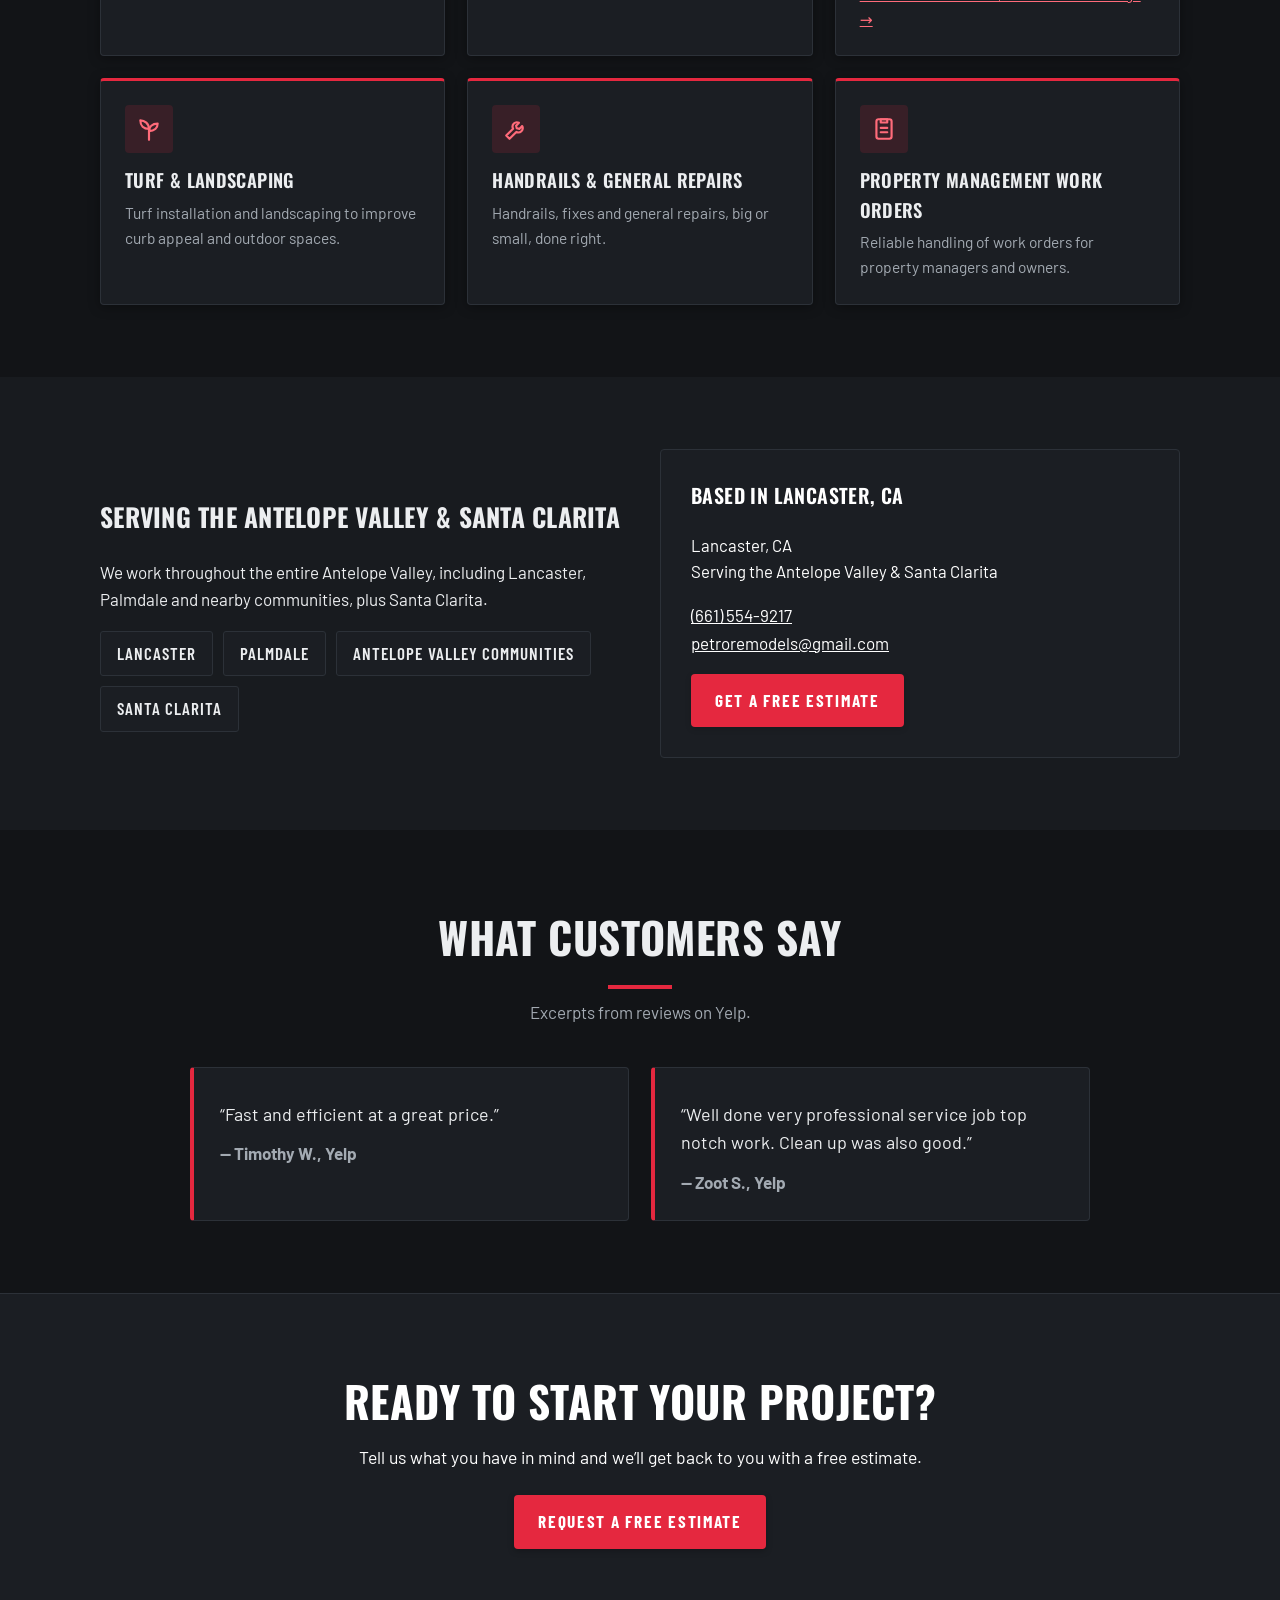
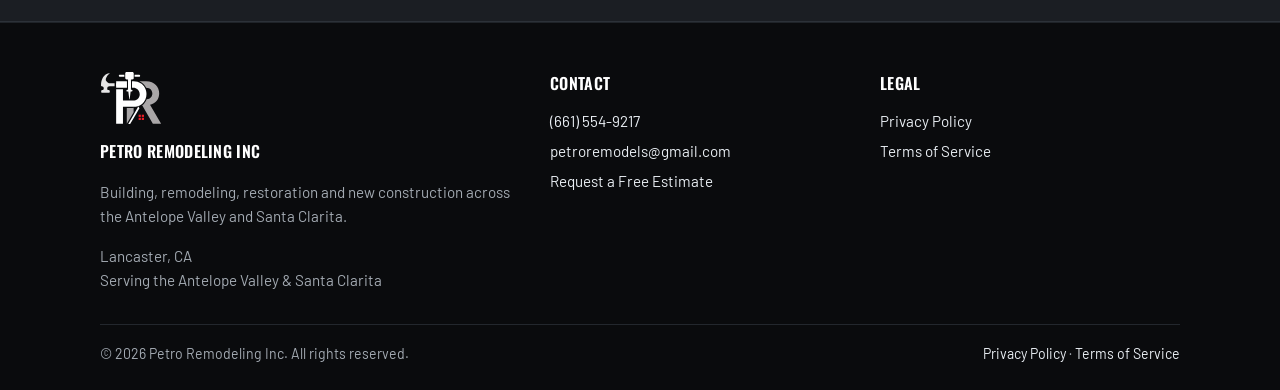
==== commit 160e5436: "New look: style B2 dark modern, PR logo, new photos" ====
--- a/index.html
+++ b/index.html
@@ -7,13 +7,16 @@
 <meta name="description" content="Petro Remodeling Inc: building, remodeling, restoration and new construction serving Lancaster, Palmdale, the Antelope Valley and Santa Clarita, CA. Request a free estimate.">
 <link rel="canonical" href="https://petro-design.com/">
 <link rel="icon" href="favicon.svg" type="image/svg+xml">
+<link rel="preconnect" href="https://fonts.googleapis.com">
+<link rel="preconnect" href="https://fonts.gstatic.com" crossorigin>
+<link rel="stylesheet" href="https://fonts.googleapis.com/css2?family=Oswald:wght@500;600;700&family=Barlow+Condensed:wght@500;600;700&family=Barlow:wght@400;500;600;700&display=swap">
 <link rel="stylesheet" href="styles.css">
 </head>
 <body>
 <a class="skip" href="#main">Skip to content</a>
 <header class="site-header">
   <nav class="container nav" aria-label="Main">
-    <a class="brand" href="index.html"><svg viewBox="0 0 40 40" aria-hidden="true"><rect width="40" height="40" rx="8" fill="#e8772e"/><path d="M8 21 20 10l12 11" fill="none" stroke="#fff" stroke-width="3" stroke-linecap="round" stroke-linejoin="round"/><path d="M12 19v11h16V19" fill="none" stroke="#fff" stroke-width="3" stroke-linejoin="round"/><rect x="17.5" y="23" width="5" height="7" fill="#fff"/></svg><span>Petro Remodeling Inc<small>Build &middot; Remodel &middot; Restore</small></span></a>
+    <a class="brand" href="index.html"><img src="images/pr-mark-light.svg" alt="Petro Remodeling Inc logo" width="46" height="40"><span>Petro Remodeling Inc<small>Build &middot; Remodel &middot; Restore</small></span></a>
     <button class="menu-btn" aria-expanded="false" aria-controls="nav-links">Menu</button>
     <ul class="nav-links" id="nav-links">
       <li><a href="index.html#services">Services</a></li>
@@ -28,18 +31,20 @@
 </header>
 <main id="main">
 
-<section class="hero hero-choice">
+<section class="hero hero-choice" style="--hero-img:url('images/hero-home.jpg')">
   <div class="container">
     <span class="eyebrow">Antelope Valley &amp; Santa Clarita</span>
     <h1>Building, remodeling &amp; restoration done right.</h1>
     <p class="lead">How can we help? Choose one to get started.</p>
     <div class="choice-grid">
       <a class="choice" href="restoration.html">
+        <img class="choice-photo" src="images/choice-restoration.jpg" alt="" width="900" height="500">
         <span class="choice-icon"><svg viewBox="0 0 24 24" aria-hidden="true"><path d="M12 3s6 6.5 6 11a6 6 0 0 1-12 0c0-4.5 6-11 6-11z"/><path d="M9.5 14.5a2.5 2.5 0 0 0 2.5 2.5"/></svg></span>
         <span class="choice-text"><strong>Restoration</strong><span>Water, fire &amp; storm damage &middot; insurance claims</span></span>
         <span class="choice-arrow" aria-hidden="true">&rarr;</span>
       </a>
       <a class="choice" href="remodeling.html">
+        <img class="choice-photo" src="images/choice-remodeling.jpg" alt="" width="900" height="500">
         <span class="choice-icon"><svg viewBox="0 0 24 24" aria-hidden="true"><path d="M3 11 12 4l9 7"/><path d="M5 10v10h14V10"/><path d="M10 20v-6h4v6"/></svg></span>
         <span class="choice-text"><strong>Remodeling &amp; Construction</strong><span>Kitchens, baths, additions &amp; new construction</span></span>
         <span class="choice-arrow" aria-hidden="true">&rarr;</span>
@@ -112,6 +117,7 @@
   <div class="container">
     <div class="footer-grid">
       <div>
+        <img class="footer-logo" src="images/pr-mark-light.svg" alt="Petro Remodeling Inc logo" width="62" height="54">
         <h4>Petro Remodeling Inc</h4>
         <p>Building, remodeling, restoration and new construction across the Antelope Valley and Santa Clarita.</p>
         <address>Lancaster, CA<br>Serving the Antelope Valley &amp; Santa Clarita</address>
--- a/styles.css
+++ b/styles.css
@@ -148,3 +148,102 @@
  section{padding:52px 0}
  .grid-3,.reviews,.row,.footer-grid{grid-template-columns:1fr}
 }
+
+/* ===== STYLE OPTION B: Strong construction (Oswald + Barlow) ===== */
+body{font-family:"Barlow",system-ui,-apple-system,"Segoe UI",Roboto,Helvetica,Arial,sans-serif;font-size:17px;line-height:1.6}
+h1,h2,h3,h4,.brand,.choice-text strong,.steps li::before,summary{font-family:"Oswald","Barlow Condensed",Impact,sans-serif}
+h1,h2{font-weight:700;text-transform:uppercase;letter-spacing:.01em}
+h3,h4{font-weight:600;letter-spacing:.02em;text-transform:uppercase}
+summary{font-weight:500;letter-spacing:.02em;font-size:1.08rem}
+.hero h1{font-size:clamp(2.3rem,5.2vw,3.8rem);line-height:1.05}
+.hero p.lead{font-size:1.2rem}
+.brand{font-weight:700;text-transform:uppercase;letter-spacing:.06em;font-size:1.2rem}
+.brand small{font-family:"Barlow Condensed",sans-serif;font-weight:600;letter-spacing:2.5px;font-size:.78rem}
+.nav-links a{font-family:"Barlow Condensed",sans-serif;font-weight:600;text-transform:uppercase;letter-spacing:.08em;font-size:1.02rem}
+.eyebrow{font-family:"Barlow Condensed",sans-serif;border-radius:3px;font-size:.92rem;letter-spacing:2px;font-weight:700}
+.section-head h2,.cta h2{font-size:clamp(1.9rem,3.6vw,2.7rem)}
+.section-head h2::after{content:"";display:block;width:64px;height:4px;background:var(--orange);margin:14px auto 0}
+.btn{font-family:"Barlow Condensed",sans-serif;text-transform:uppercase;letter-spacing:.1em;font-weight:700;font-size:1.08rem;border-radius:4px;box-shadow:0 4px 0 var(--orange-d);transition:transform .12s,box-shadow .12s,background .12s}
+.btn:hover{transform:translateY(2px);box-shadow:0 2px 0 var(--orange-d)}
+.btn-outline{box-shadow:none;border-width:2px}
+.btn-outline:hover{transform:none}
+.cta .btn{box-shadow:0 4px 0 #0b1117}
+.card{border-radius:4px;border-top:4px solid var(--orange);box-shadow:0 6px 18px rgba(31,42,54,.08)}
+.card h3{font-size:1.15rem}
+.icon{border-radius:4px}
+.hero-card,.map-card{border-radius:4px}
+.choice{border-radius:6px;border-left:8px solid var(--orange)}
+.choice-icon{border-radius:4px}
+.choice-text strong{text-transform:uppercase;font-weight:700;letter-spacing:.02em;font-size:1.6rem}
+.chips li{border-radius:3px;font-family:"Barlow Condensed",sans-serif;text-transform:uppercase;letter-spacing:.06em}
+blockquote.review{border-radius:4px}
+@media (max-width:720px){.hero h1,.hero-choice h1{font-size:2.1rem}.choice-text strong{font-size:1.35rem}}
+.menu-btn{font-family:"Barlow Condensed",sans-serif;font-weight:600;text-transform:uppercase;letter-spacing:.1em;border-radius:3px}
+
+/* ===== B-REFRESH (shared): flat sections, photos, logo ===== */
+.hero,.map-card,.page-head,.cta{background-image:none}
+.brand img{height:40px;width:auto;flex:none;display:block}
+.footer-logo{display:block;height:54px;width:auto;margin:0 0 14px}
+.hero{background:linear-gradient(var(--overlay),var(--overlay)),var(--hero-img,none) center/cover no-repeat,var(--hero-flat);}
+.eyebrow{background:var(--orange);border:0;color:#fff}
+.hero p.lead,.choice-call{color:#e8eaed}
+.hero-card{background:rgba(12,14,17,.62);border:1px solid rgba(255,255,255,.16);backdrop-filter:blur(3px);-webkit-backdrop-filter:blur(3px)}
+.choice{display:grid;grid-template-columns:auto 1fr auto;grid-template-rows:auto auto;column-gap:16px;padding:0;overflow:hidden;border:0;border-radius:8px;box-shadow:0 10px 30px rgba(0,0,0,.28)}
+.choice:hover,.choice:focus-visible{border-color:transparent;transform:translateY(-3px);box-shadow:0 14px 34px rgba(0,0,0,.34);outline:3px solid var(--orange);outline-offset:0}
+.choice-photo{grid-column:1/-1;display:block;width:100%;height:190px;object-fit:cover;max-width:none}
+.choice-icon{margin:20px 0 20px 22px;width:56px;height:56px}
+.choice-arrow{margin-right:22px;align-self:center}
+.choice-text{padding:18px 0;align-self:center}
+.choice-call a{color:#fff;text-decoration-color:var(--orange);text-underline-offset:3px}
+.section-alt{background:var(--sand)}
+.btn{box-shadow:0 2px 6px rgba(0,0,0,.14)}
+.btn:hover{transform:translateY(-1px);box-shadow:0 6px 16px rgba(0,0,0,.18)}
+.btn-outline,.btn-outline:hover{box-shadow:none}
+.card{border:1px solid var(--line);border-top:3px solid var(--orange);box-shadow:0 2px 10px rgba(0,0,0,.05)}
+.cta .btn{box-shadow:0 2px 6px rgba(0,0,0,.25)}
+blockquote.review{border-left-width:4px}
+@media (max-width:720px){
+ .choice{column-gap:12px}
+ .choice-photo{height:96px}
+ .choice-icon{margin:14px 0 14px 16px;width:46px;height:46px}
+ .choice-icon svg{width:28px;height:28px}
+ .choice-text{padding:12px 0}
+ .choice-arrow{margin-right:16px}
+ .brand img{height:34px}
+}
+@media (min-width:1021px) and (max-width:1100px){.brand img{height:32px}.brand{gap:8px;font-size:1.1rem}.nav-links{gap:12px}.nav{gap:12px}}
+
+/* ===== STYLE B2: dark modern (logo red accent) ===== */
+:root{--navy:#eceef0;--navy2:#1b1e23;--orange:#e5283f;--orange-d:#c01a2f;--sand:#181b1f;--gray:#a3aab2;--line:#2c3138;--white:#121417;--overlay:rgba(10,11,13,.70);--hero-flat:#121417}
+body{background:#121417;color:#eceef0}
+a{color:#ff6b7a}
+.site-header{background:#0d0f12;color:#eceef0;box-shadow:0 1px 0 #23272d}
+.brand{color:#fff}
+.brand small{color:#9a9fa6}
+.nav-links a{color:#e3e6e9}
+.nav-links a:hover{color:#ff6b7a}
+.menu-btn{color:#fff;border-color:#3a4048}
+body .card,body .steps li,body .note,body .faq details,body blockquote.review,body form.estimate{background:#1b1e23;border-color:#2c3138}
+body .card{border-top-color:var(--orange);box-shadow:0 2px 12px rgba(0,0,0,.35)}
+body .note,body blockquote.review{border-left-color:var(--orange)}
+.icon{background:rgba(229,40,63,.14)}
+.icon svg{stroke:#ff6b7a}
+.chips li{background:#1b1e23;border-color:#2c3138;color:#eceef0}
+.choice{background:#1b1e23;color:#eceef0}
+.choice-arrow{color:#ff6b7a}
+.map-card{background:#1b1e23;border:1px solid #2c3138}
+.map-card a{color:#fff}
+.page-head{background:#0d0f12;border-bottom:1px solid #23272d}
+.cta{background:#1b1e23;border-top:1px solid #2c3138;border-bottom:1px solid #2c3138}
+.cta .btn{background:var(--orange)}.cta .btn:hover{background:var(--orange-d)}
+input[type=text],input[type=tel],input[type=email],select,textarea{background:#121417;color:#eceef0;border-color:#3a4048}
+input:focus,select:focus,textarea:focus{outline-color:rgba(229,40,63,.35)}
+.consent{background:#121417}
+.consent label{color:#c9ced4}
+.req,body .faq summary::after{color:#ff6b7a}
+.legal .highlight{background:#1b1e23}
+.skip:focus{background:#1b1e23}
+.site-footer{background:#0a0b0d;color:#a3aab2;border-top:1px solid #1f2328}
+.site-footer a:hover{color:#ff6b7a}
+.footer-bottom{border-top-color:#23272d}
+@media (max-width:1020px){.nav-links{background:#0d0f12;border-top:1px solid #23272d;box-shadow:0 10px 20px rgba(0,0,0,.4)}}
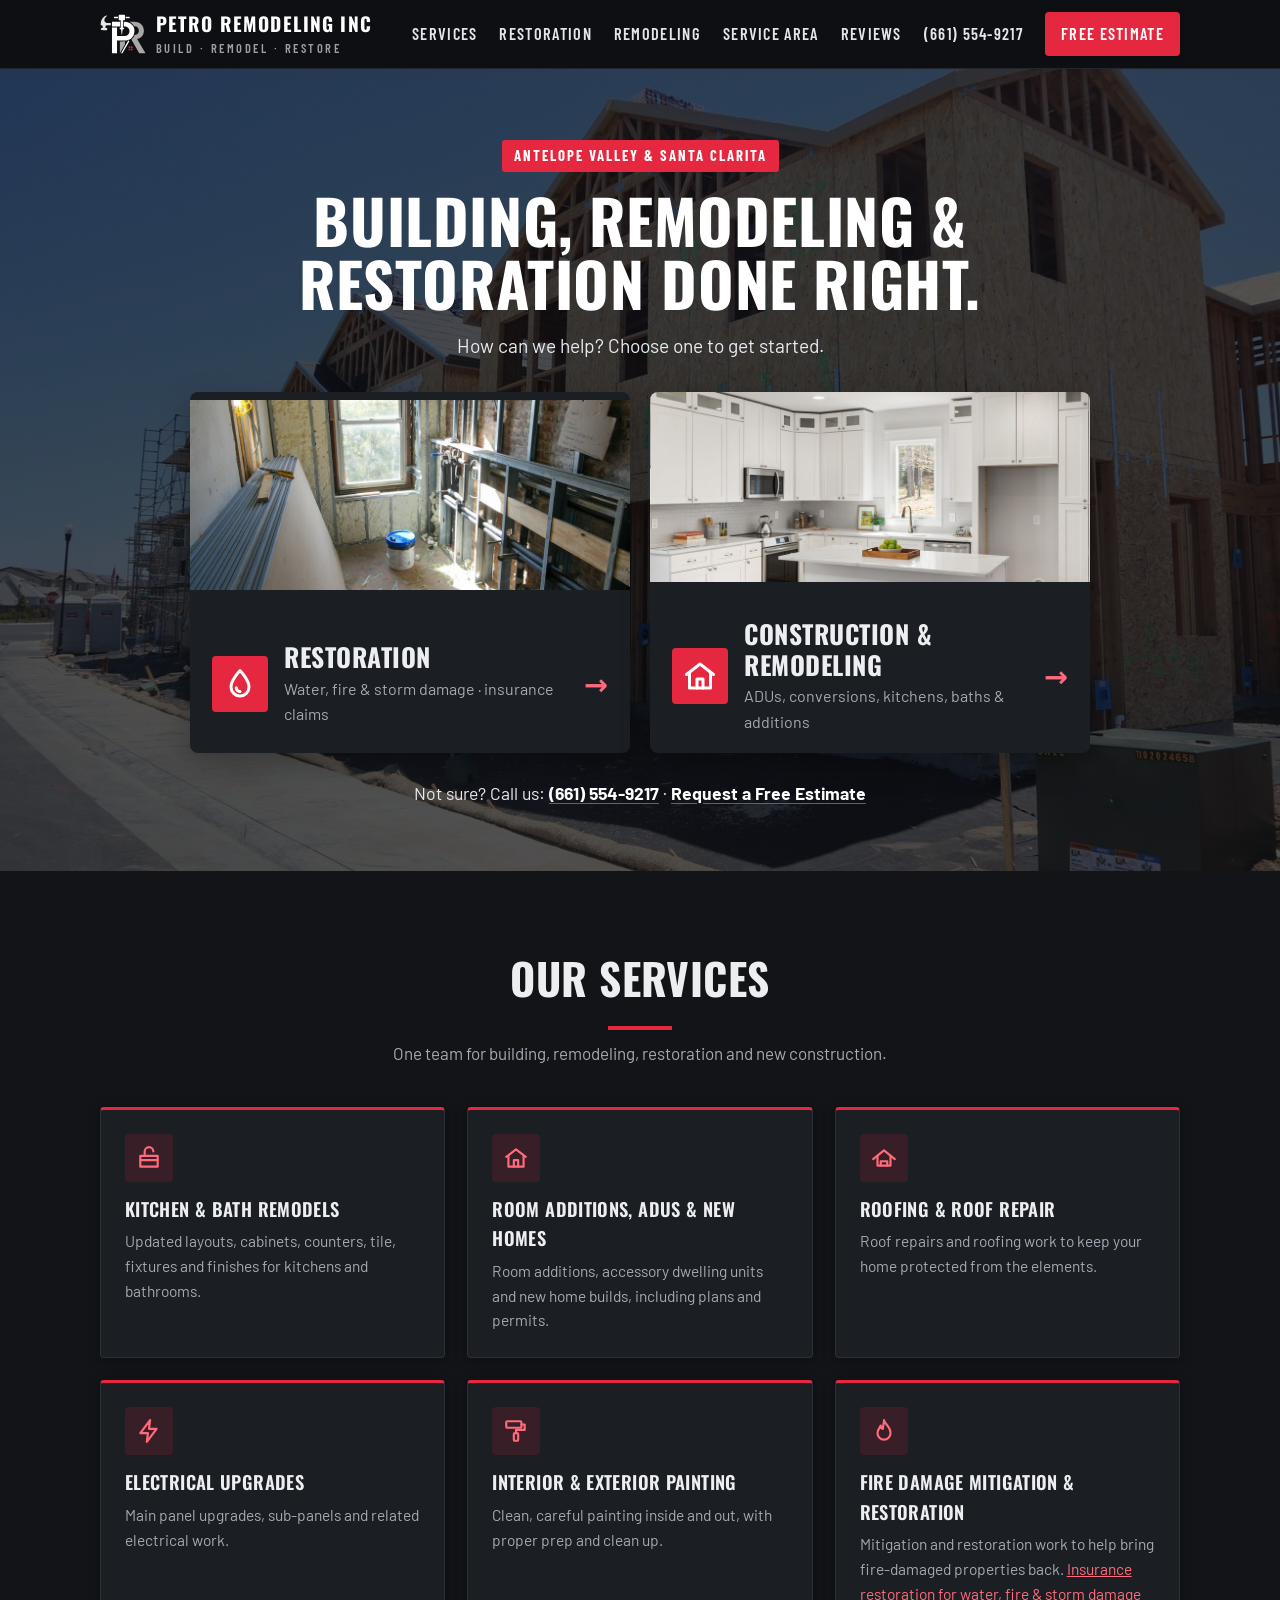
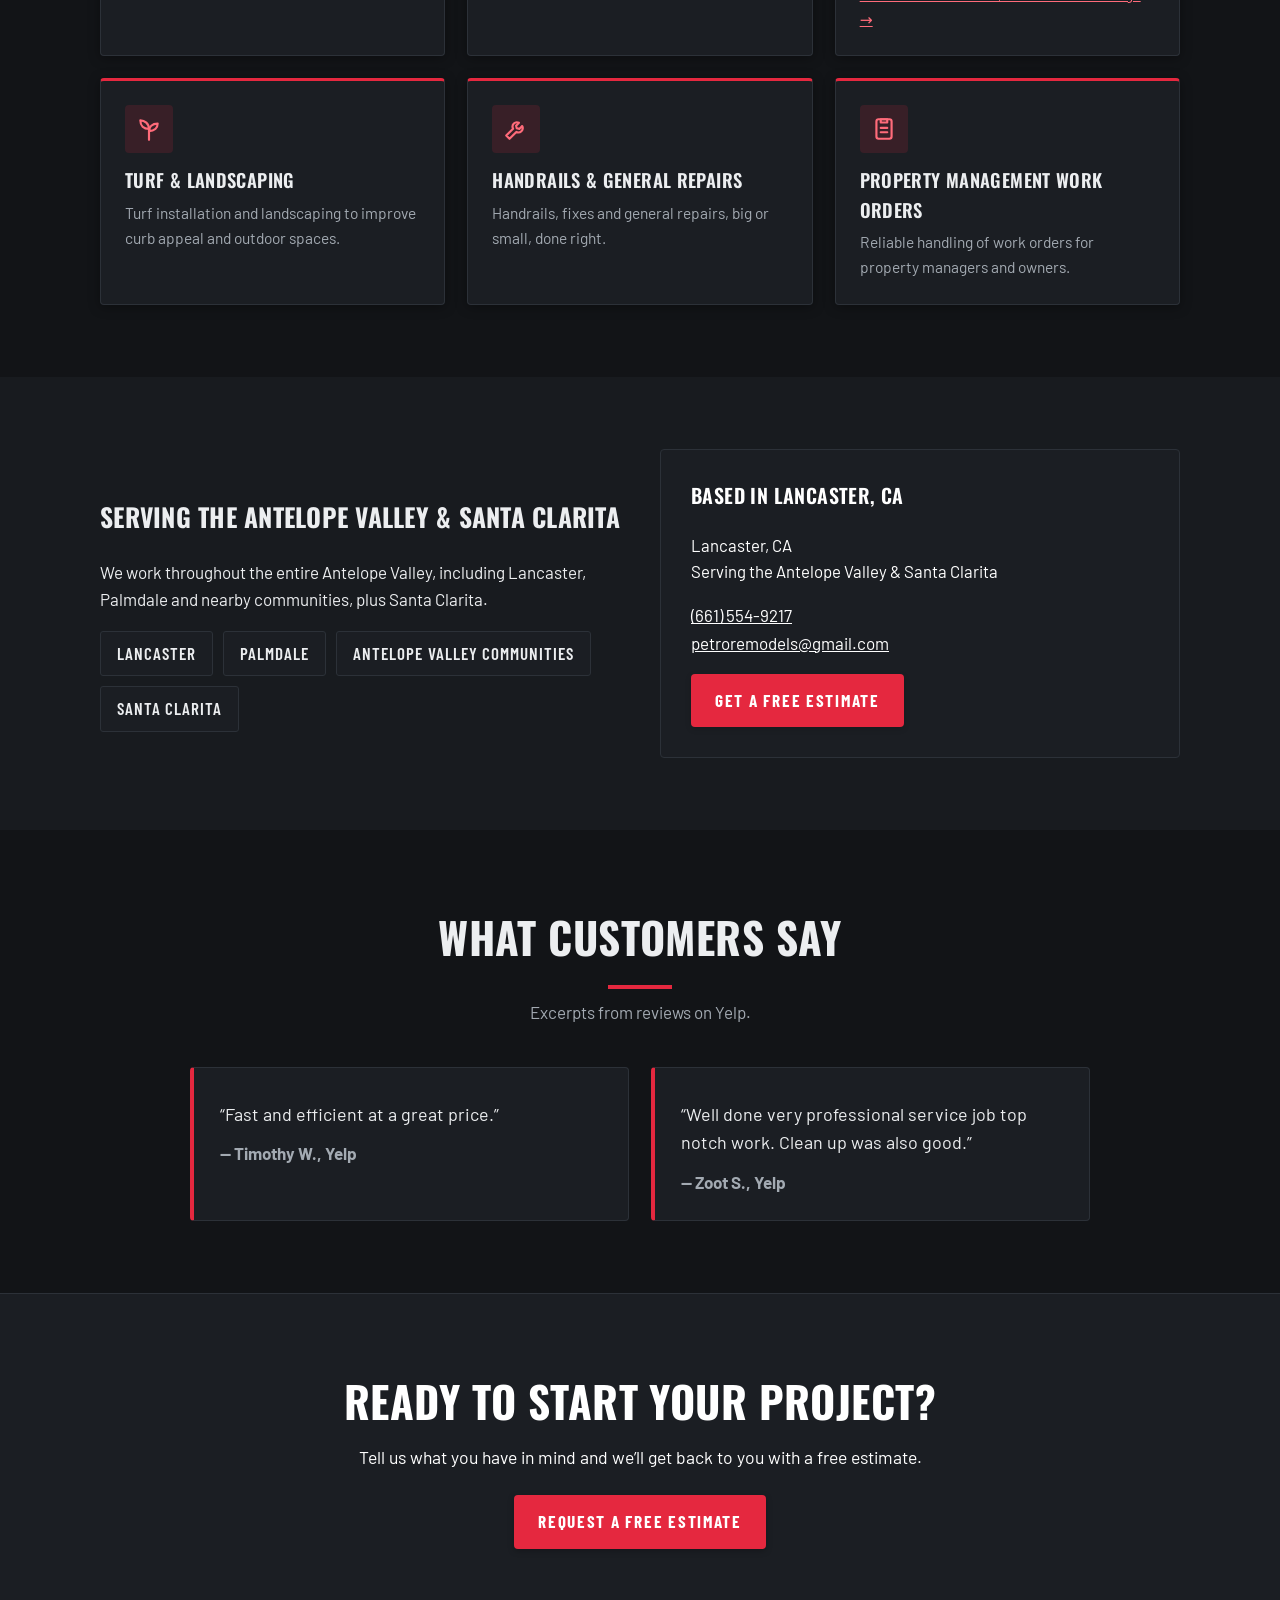
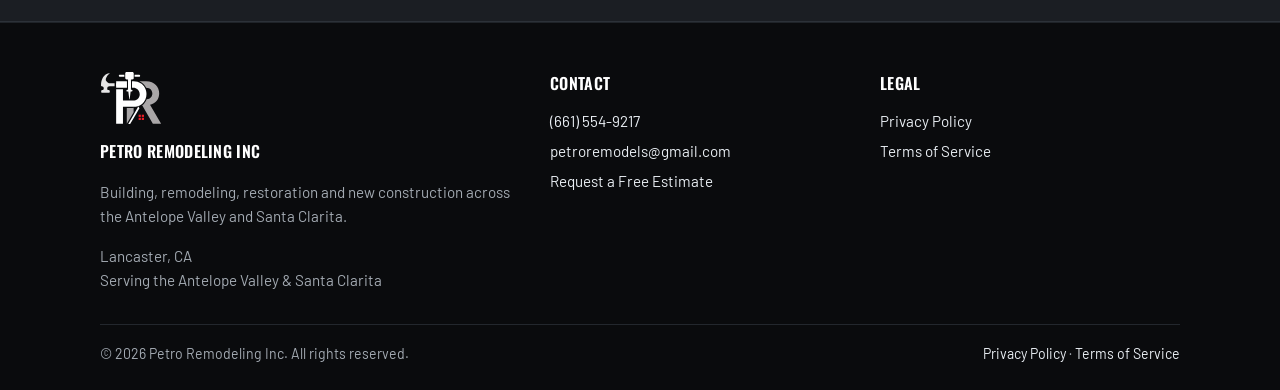
==== commit 7b694faa: "Flip to Construction & Remodeling; add ADUs and conversions" ====
--- a/index.html
+++ b/index.html
@@ -46,7 +46,7 @@
       <a class="choice" href="remodeling.html">
         <img class="choice-photo" src="images/choice-remodeling.jpg" alt="" width="900" height="500">
         <span class="choice-icon"><svg viewBox="0 0 24 24" aria-hidden="true"><path d="M3 11 12 4l9 7"/><path d="M5 10v10h14V10"/><path d="M10 20v-6h4v6"/></svg></span>
-        <span class="choice-text"><strong>Remodeling &amp; Construction</strong><span>Kitchens, baths, additions &amp; new construction</span></span>
+        <span class="choice-text"><strong>Construction &amp; Remodeling</strong><span>ADUs, conversions, kitchens, baths &amp; additions</span></span>
         <span class="choice-arrow" aria-hidden="true">&rarr;</span>
       </a>
     </div>
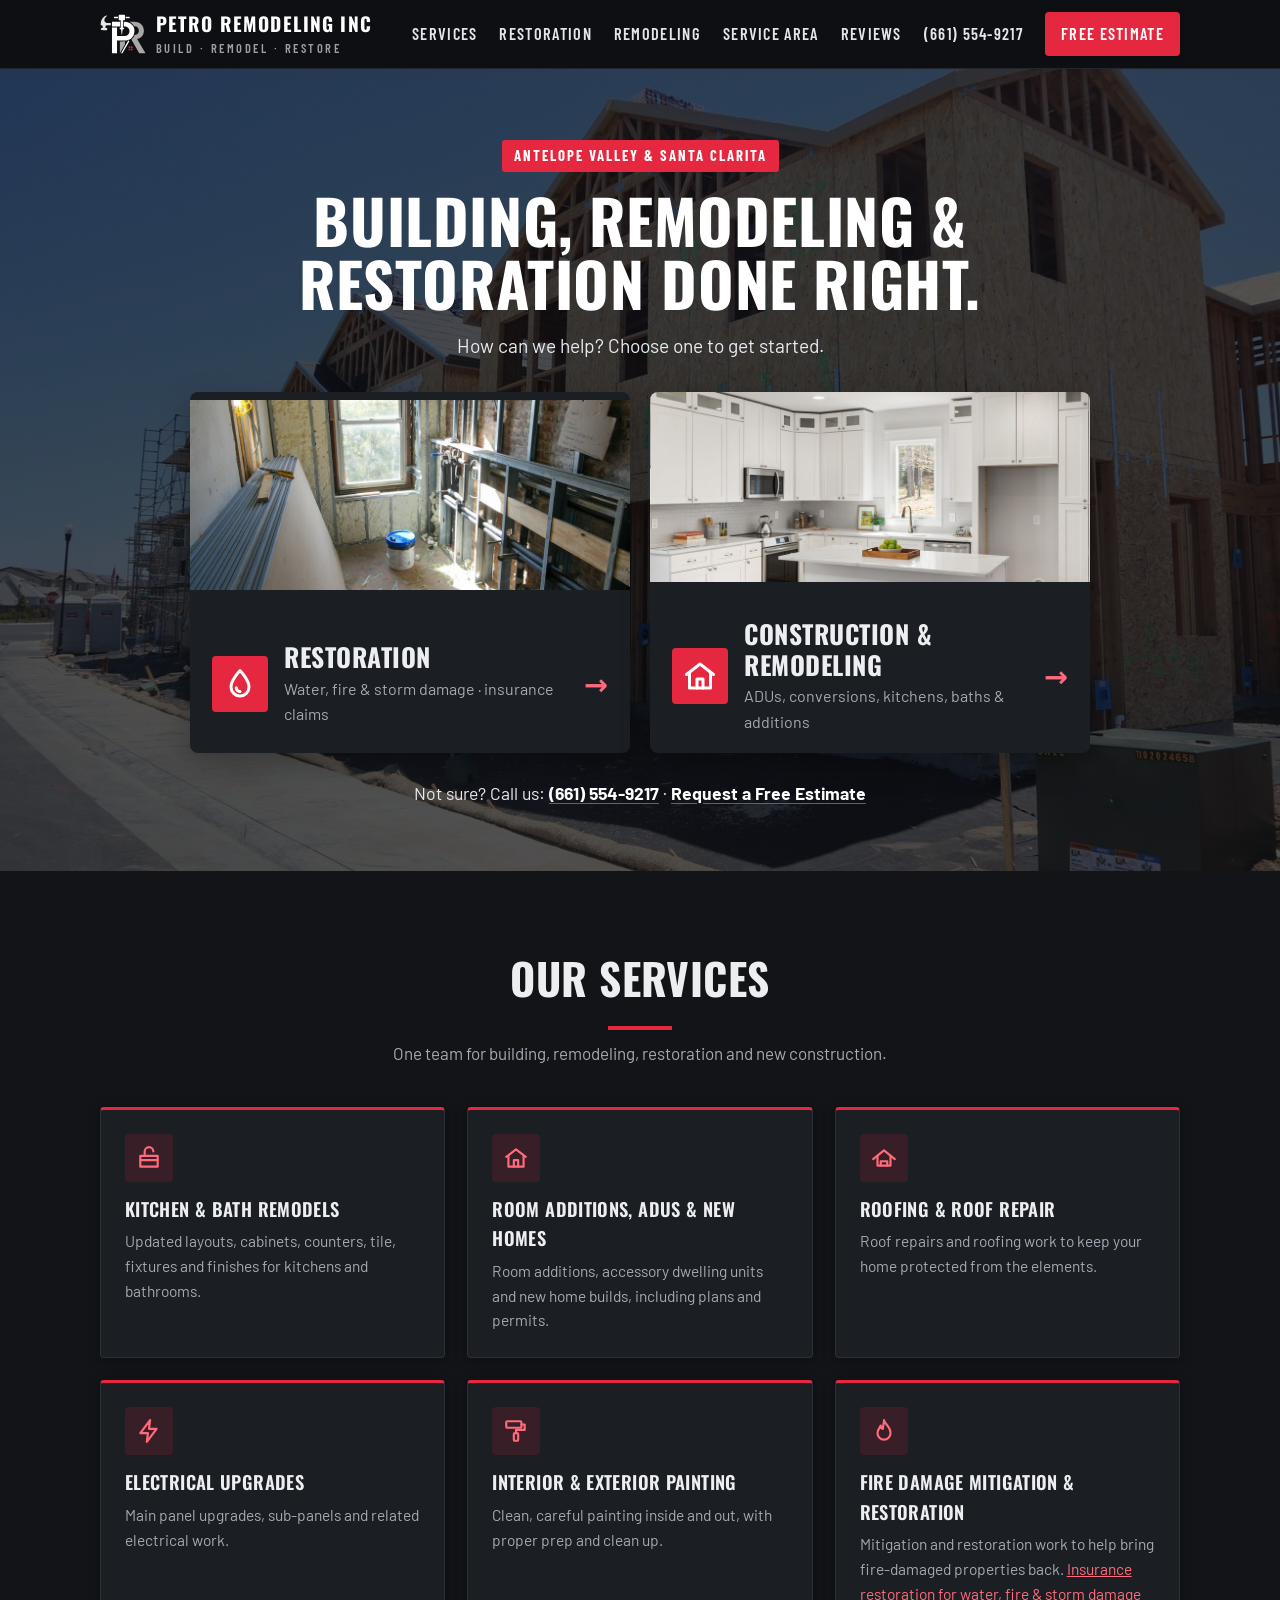
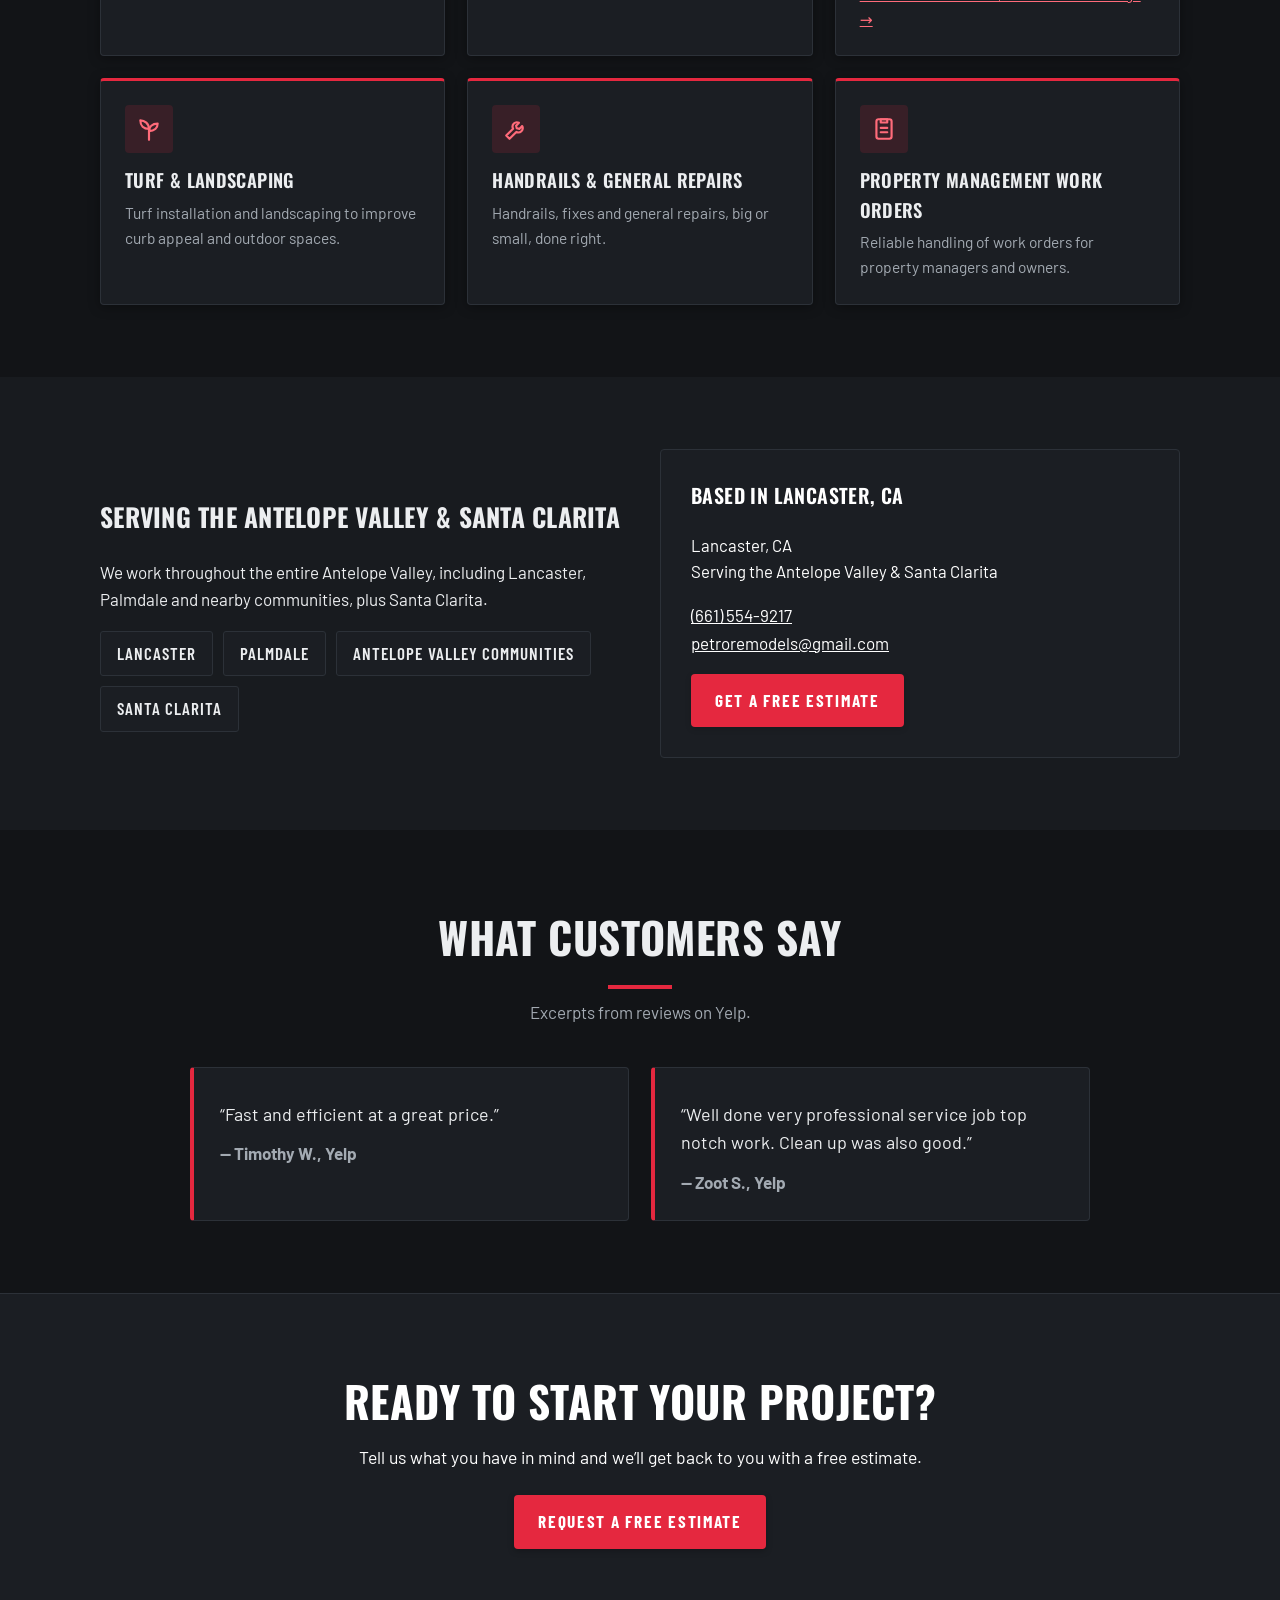
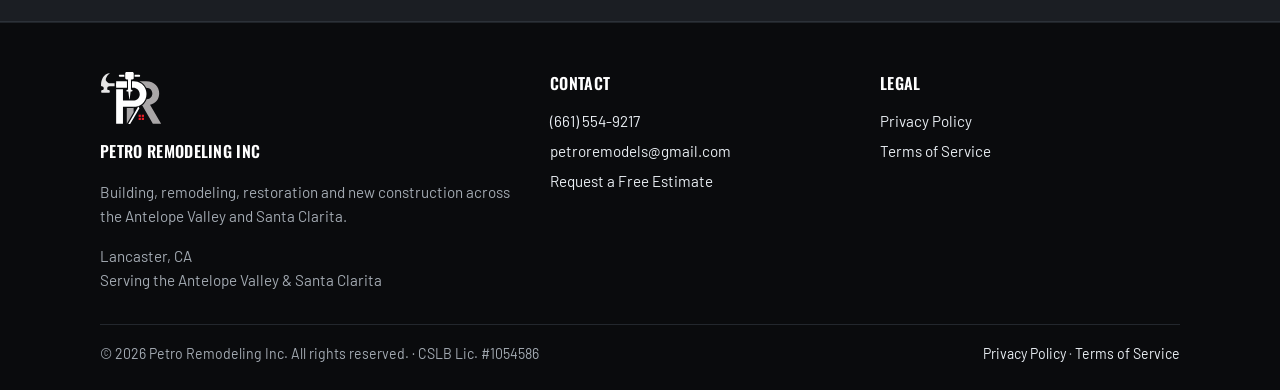
==== commit 6c0ec075: "Add CSLB license number to footer on every page" ====
--- a/index.html
+++ b/index.html
@@ -139,7 +139,7 @@
       </div>
     </div>
     <div class="footer-bottom">
-      <span>&copy; <span id="yr">2026</span> Petro Remodeling Inc. All rights reserved.</span>
+      <span>&copy; <span id="yr">2026</span> Petro Remodeling Inc. All rights reserved. &middot; CSLB Lic. #1054586</span>
       <span><a href="privacy.html">Privacy Policy</a> &middot; <a href="terms.html">Terms of Service</a></span>
     </div>
   </div>
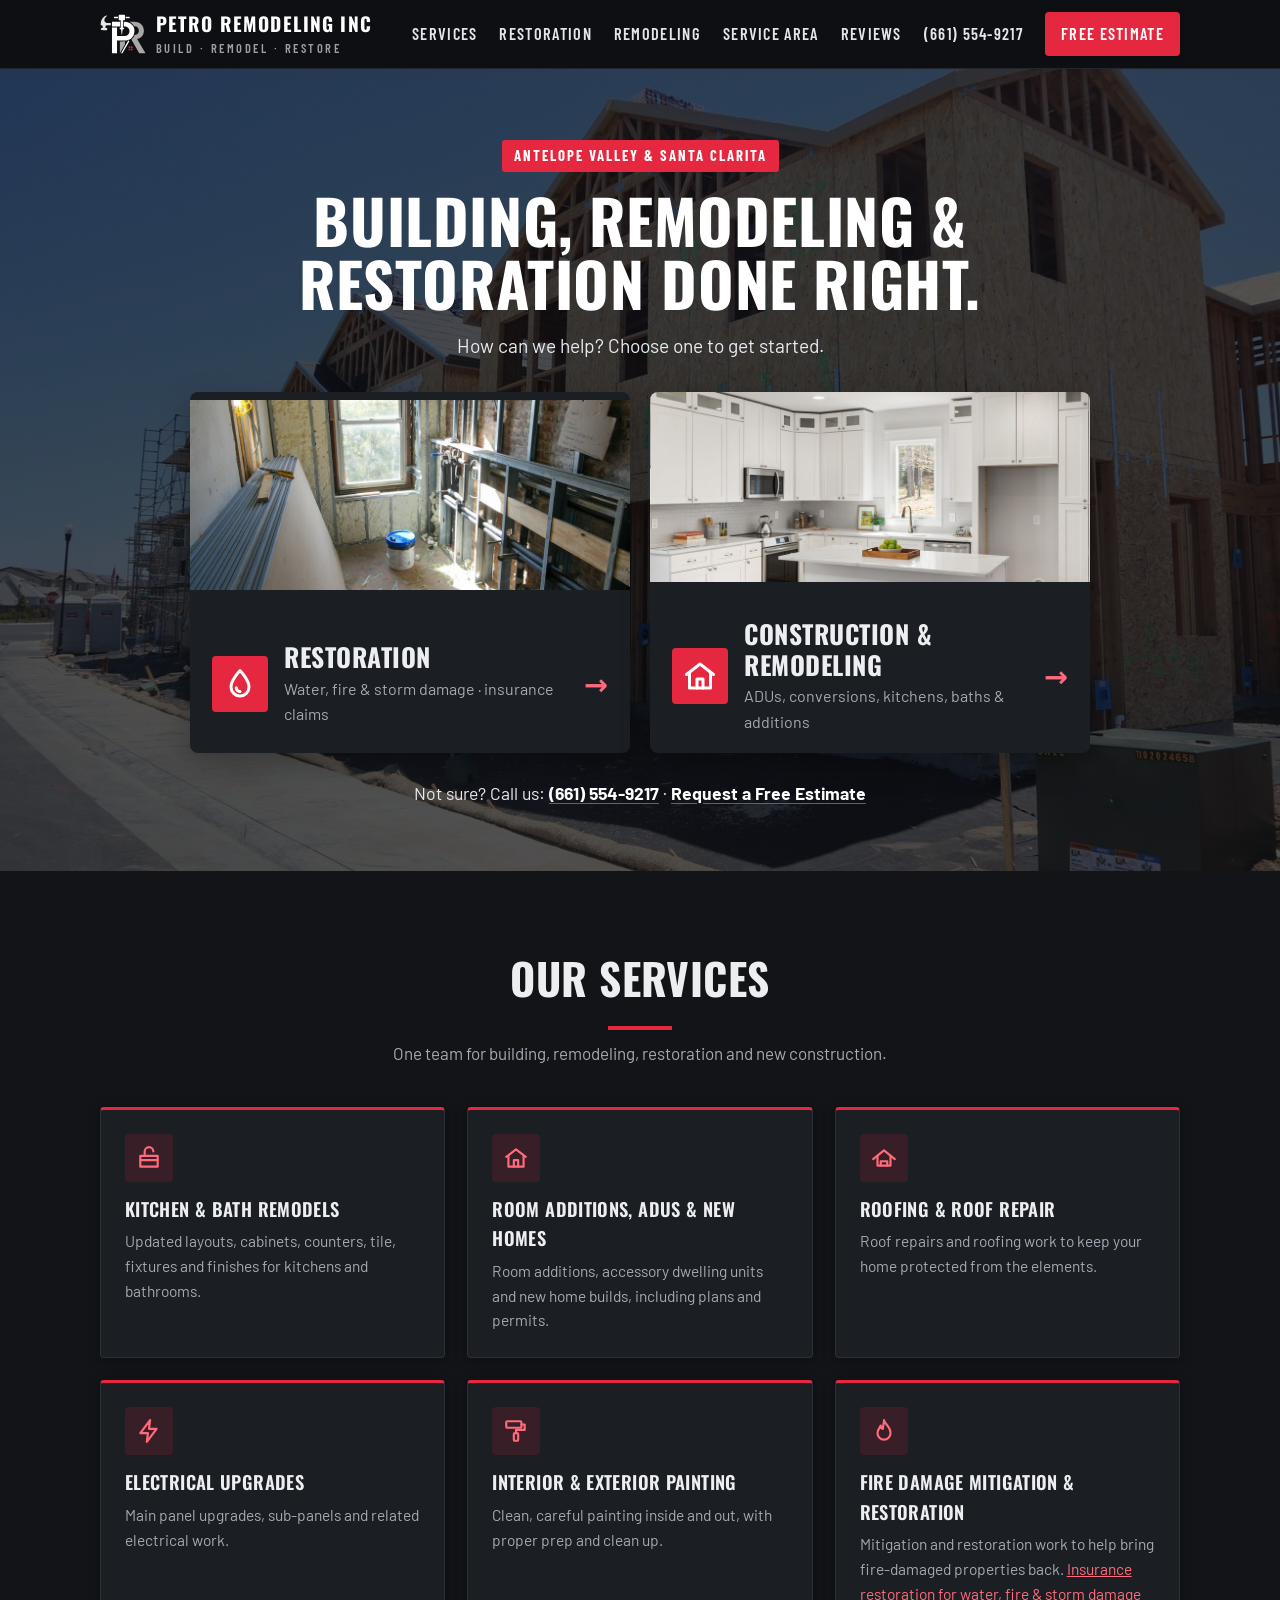
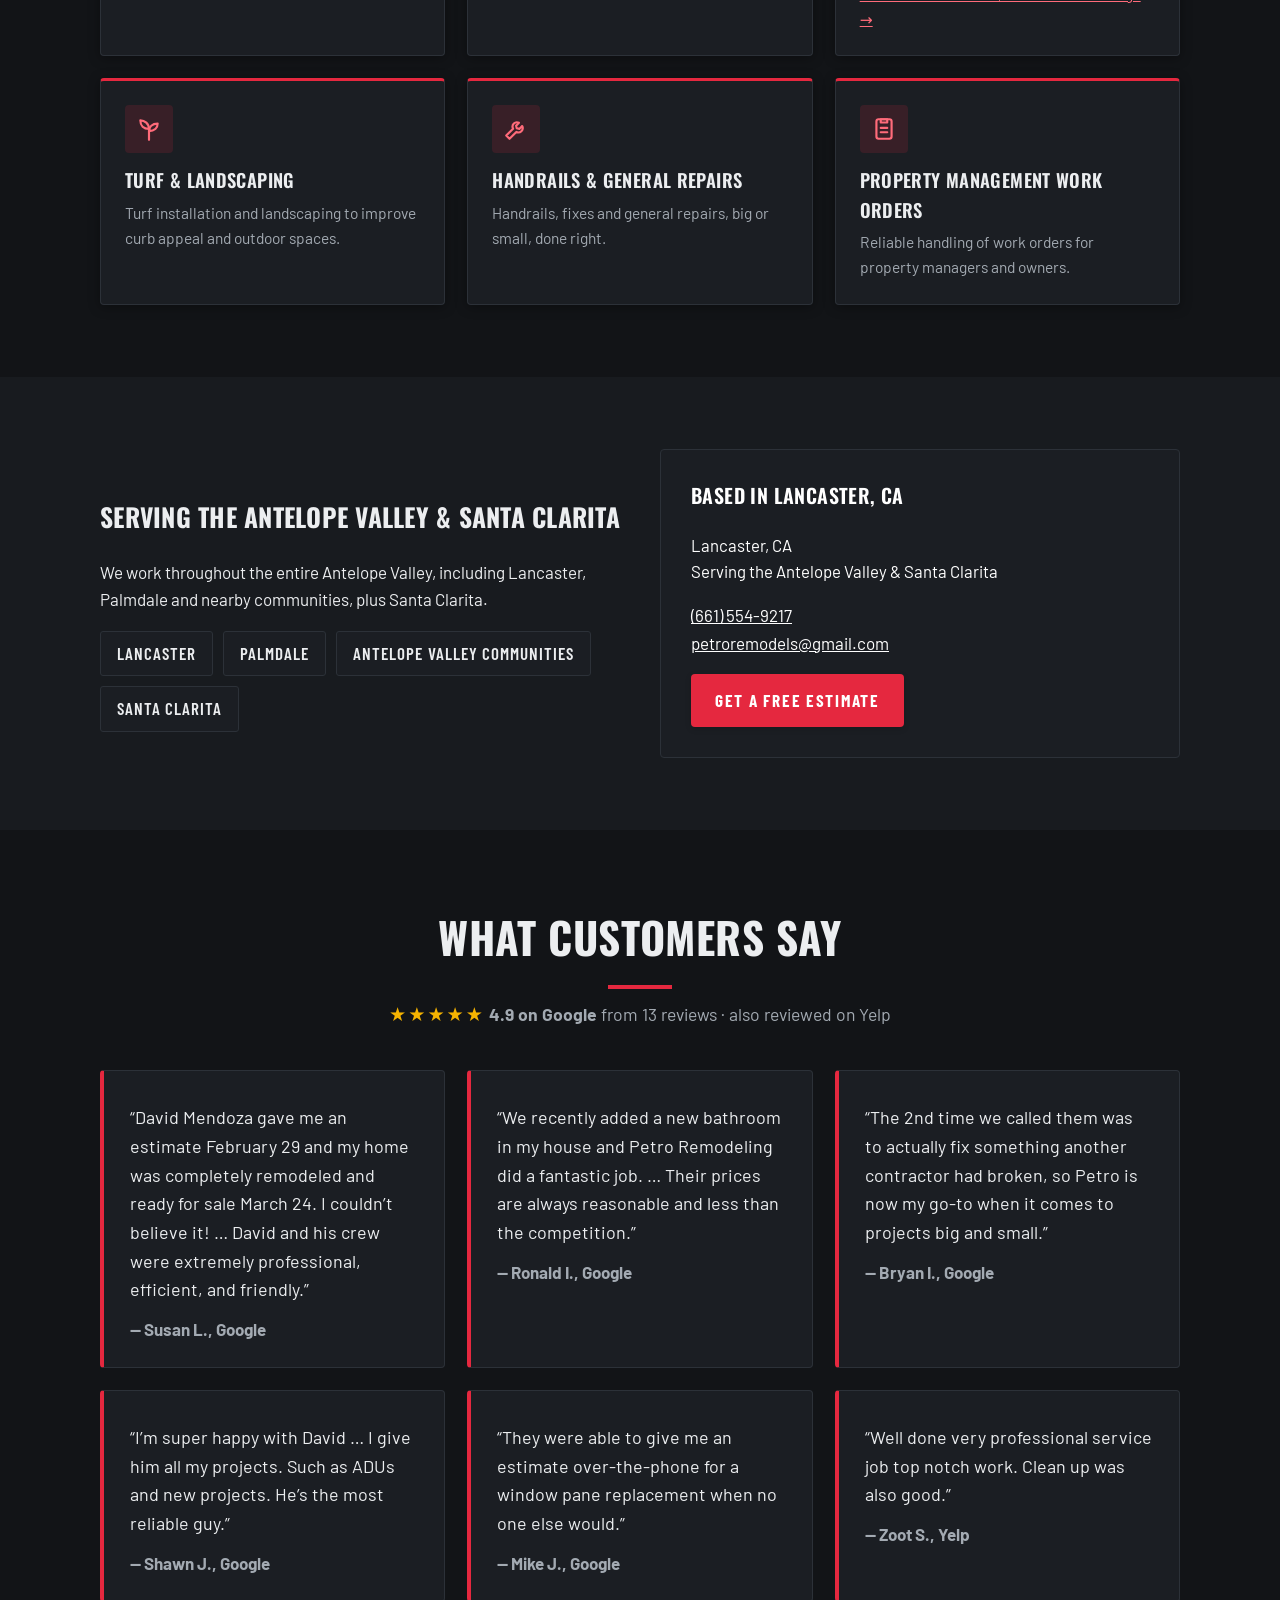
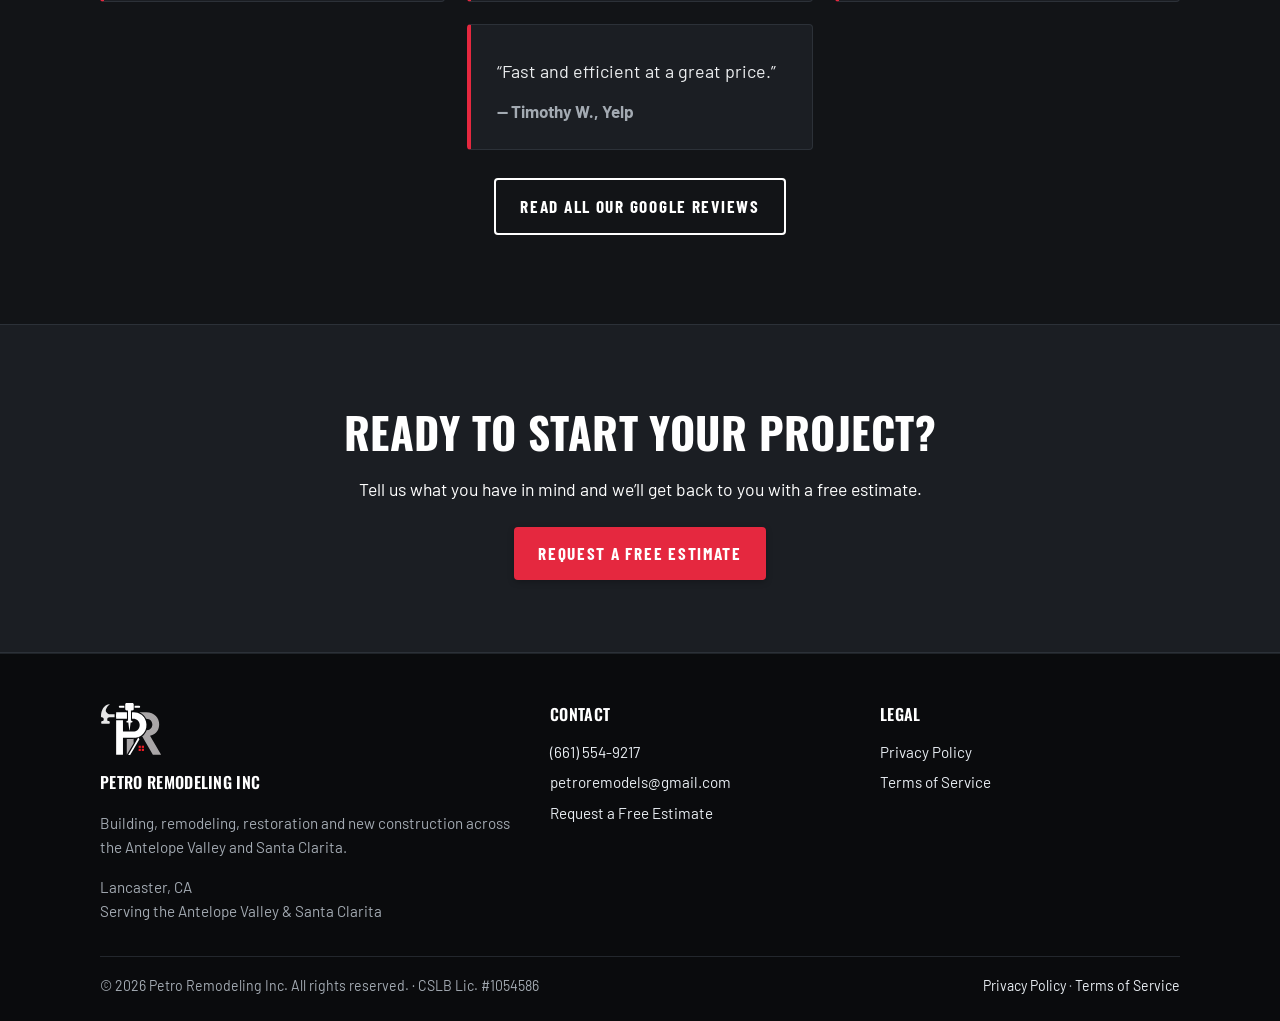
==== commit 4079b6cc: "Add Google reviews alongside Yelp, 4.9 rating line" ====
--- a/index.html
+++ b/index.html
@@ -96,12 +96,18 @@
   <div class="container">
     <div class="section-head">
       <h2>What Customers Say</h2>
-      <p>Excerpts from reviews on Yelp.</p>
+      <p class="rating-line"><span class="stars" aria-hidden="true">&#9733;&#9733;&#9733;&#9733;&#9733;</span> <strong>4.9 on Google</strong> from 13 reviews &middot; also reviewed on Yelp</p>
     </div>
     <div class="grid reviews">
+      <blockquote class="review"><p>&ldquo;David Mendoza gave me an estimate February 29 and my home was completely remodeled and ready for sale March 24. I couldn&rsquo;t believe it! &hellip; David and his crew were extremely professional, efficient, and friendly.&rdquo;</p><cite>&mdash; Susan L., Google</cite></blockquote>
+      <blockquote class="review"><p>&ldquo;We recently added a new bathroom in my house and Petro Remodeling did a fantastic job. &hellip; Their prices are always reasonable and less than the competition.&rdquo;</p><cite>&mdash; Ronald I., Google</cite></blockquote>
+      <blockquote class="review"><p>&ldquo;The 2nd time we called them was to actually fix something another contractor had broken, so Petro is now my go-to when it comes to projects big and small.&rdquo;</p><cite>&mdash; Bryan I., Google</cite></blockquote>
+      <blockquote class="review"><p>&ldquo;I&rsquo;m super happy with David &hellip; I give him all my projects. Such as ADUs and new projects. He&rsquo;s the most reliable guy.&rdquo;</p><cite>&mdash; Shawn J., Google</cite></blockquote>
+      <blockquote class="review"><p>&ldquo;They were able to give me an estimate over-the-phone for a window pane replacement when no one else would.&rdquo;</p><cite>&mdash; Mike J., Google</cite></blockquote>
+      <blockquote class="review"><p>&ldquo;Well done very professional service job top notch work. Clean up was also good.&rdquo;</p><cite>&mdash; Zoot S., Yelp</cite></blockquote>
       <blockquote class="review"><p>&ldquo;Fast and efficient at a great price.&rdquo;</p><cite>&mdash; Timothy W., Yelp</cite></blockquote>
-      <blockquote class="review"><p>&ldquo;Well done very professional service job top notch work. Clean up was also good.&rdquo;</p><cite>&mdash; Zoot S., Yelp</cite></blockquote>
     </div>
+    <p class="reviews-more"><a class="btn btn-outline" href="https://maps.google.com/?cid=1548032809672535846" target="_blank" rel="noopener">Read all our Google reviews</a></p>
   </div>
 </section>
 
--- a/styles.css
+++ b/styles.css
@@ -247,3 +247,15 @@
 .site-footer a:hover{color:#ff6b7a}
 .footer-bottom{border-top-color:#23272d}
 @media (max-width:1020px){.nav-links{background:#0d0f12;border-top:1px solid #23272d;box-shadow:0 10px 20px rgba(0,0,0,.4)}}
+
+/* reviews: google + yelp */
+.reviews{grid-template-columns:repeat(3,1fr);max-width:1180px}
+.rating-line{font-size:1.1rem}
+.rating-line .stars{color:#f5b301;letter-spacing:2px;font-size:1.2rem}
+.reviews-more{text-align:center;margin-top:28px}
+@media (max-width:1020px){.reviews{grid-template-columns:repeat(2,1fr)}}
+@media (max-width:640px){.reviews{grid-template-columns:1fr}}
+.reviews{display:flex;flex-wrap:wrap;justify-content:center;gap:22px}
+.reviews>.review{flex:0 1 calc((100% - 44px)/3)}
+@media (max-width:1020px){.reviews>.review{flex-basis:calc((100% - 22px)/2)}}
+@media (max-width:640px){.reviews>.review{flex-basis:100%}}
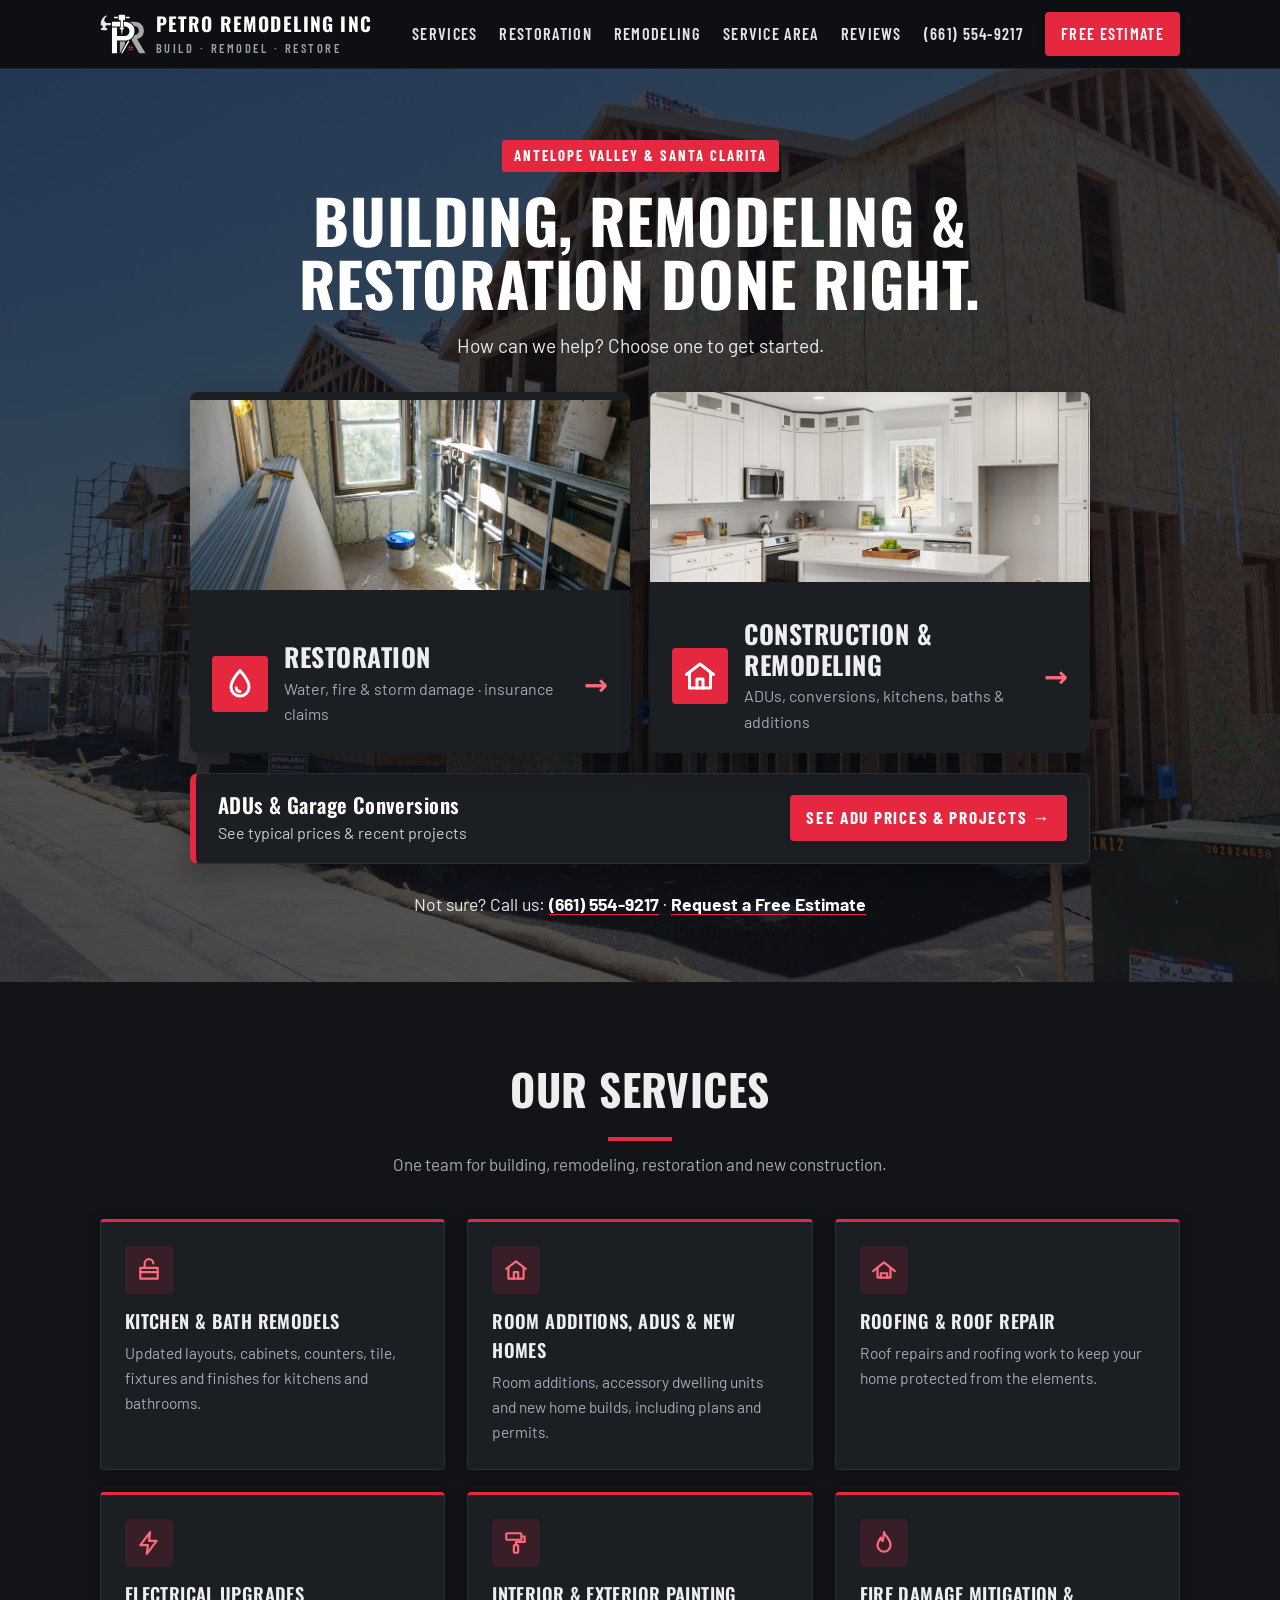
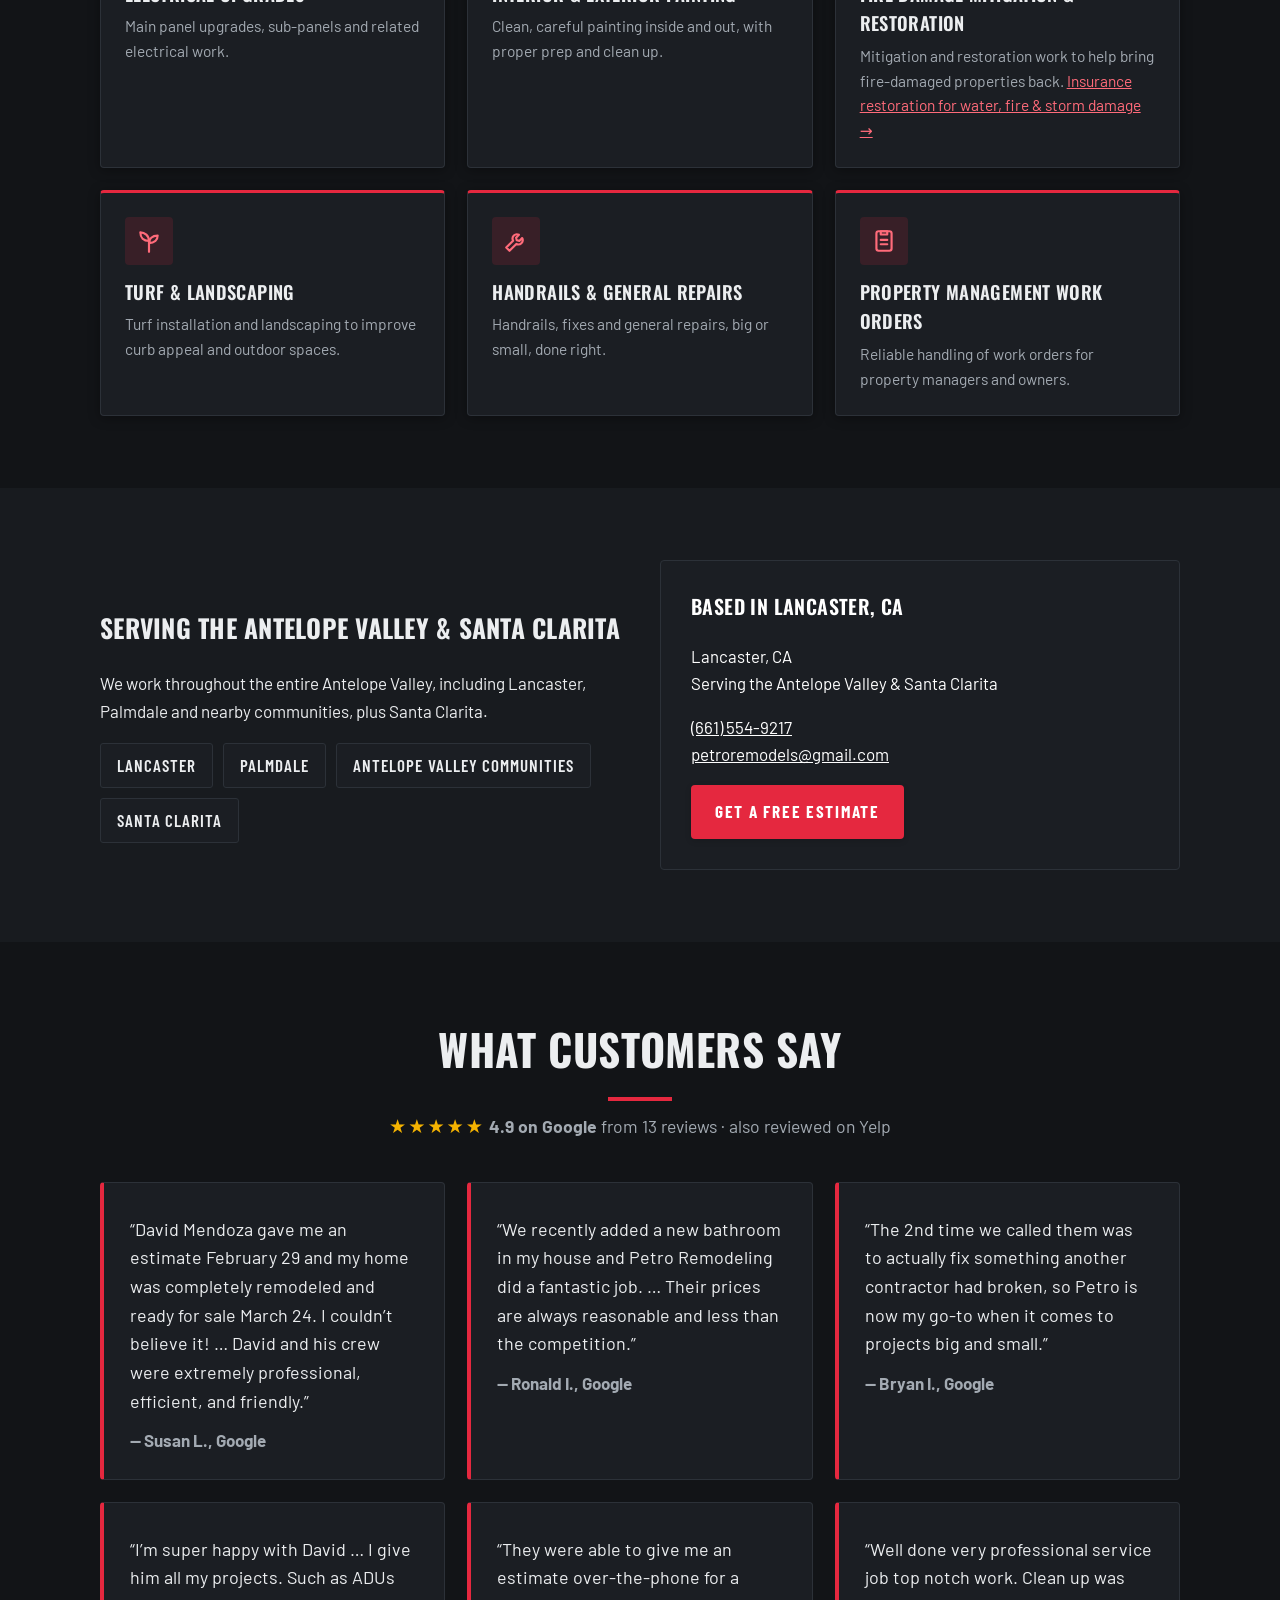
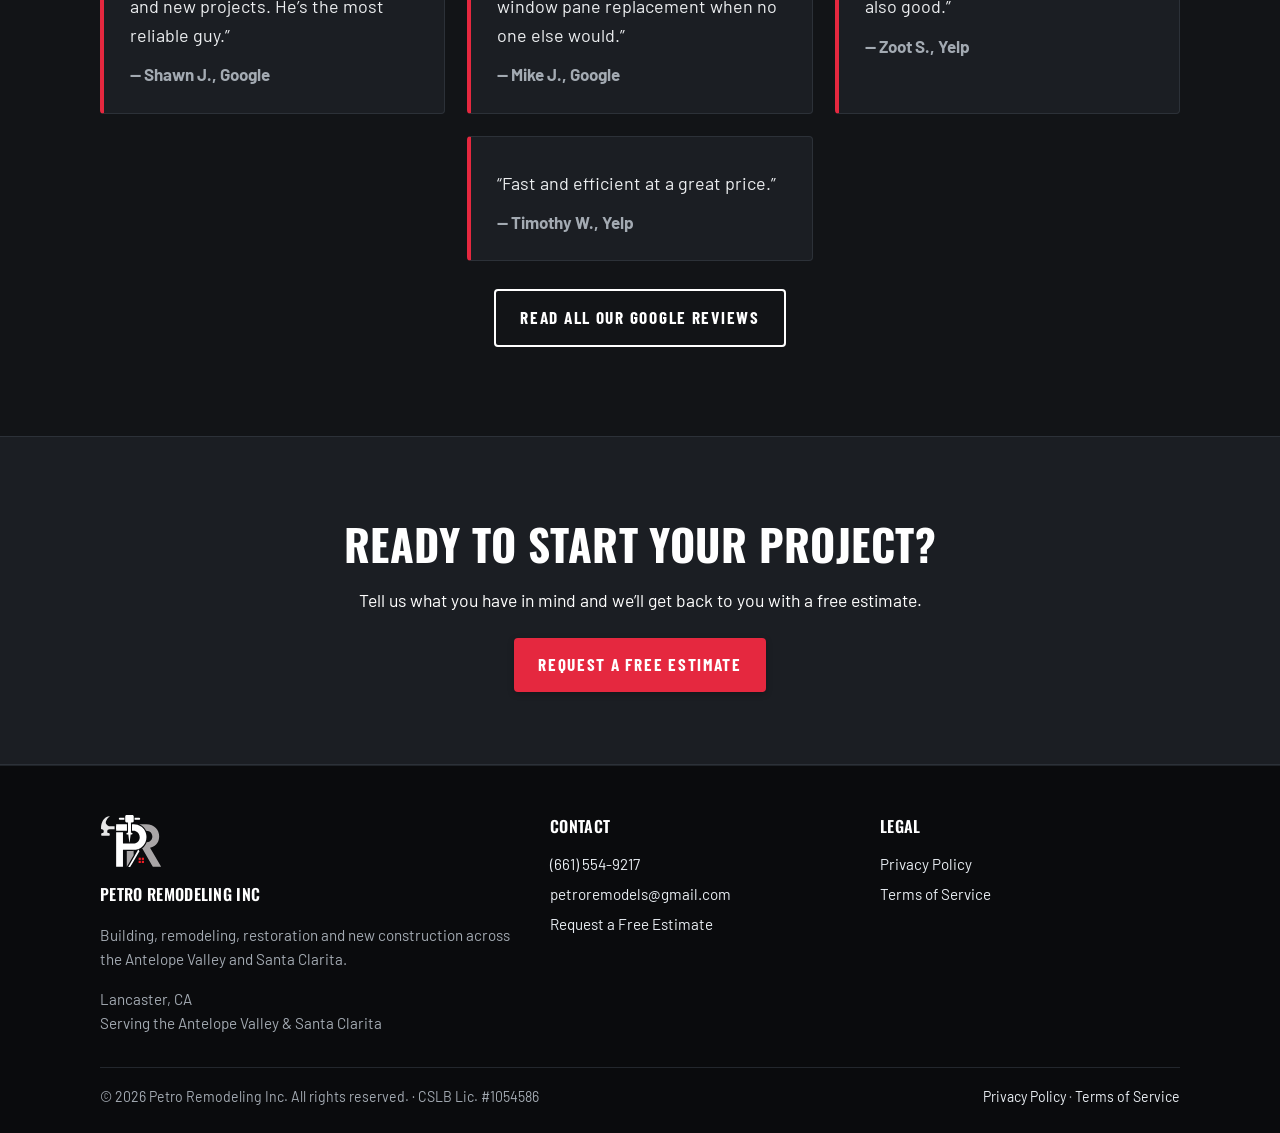
==== commit 74fa01df: "Add ADU & garage conversion landing page (adu.html + images/adu); link callout from home and remodel" ====
--- a/index.html
+++ b/index.html
@@ -50,6 +50,10 @@
         <span class="choice-arrow" aria-hidden="true">&rarr;</span>
       </a>
     </div>
+    <a class="adu-callout" href="adu.html">
+      <span class="adu-callout-text"><strong>ADUs &amp; Garage Conversions</strong><span>See typical prices &amp; recent projects</span></span>
+      <span class="btn btn-sm">See ADU prices &amp; projects &rarr;</span>
+    </a>
     <p class="choice-call">Not sure? Call us: <a href="tel:+16615549217">(661) 554-9217</a> &middot; <a href="contact.html">Request a Free Estimate</a></p>
   </div>
 </section>
--- a/styles.css
+++ b/styles.css
@@ -259,3 +259,16 @@
 .reviews>.review{flex:0 1 calc((100% - 44px)/3)}
 @media (max-width:1020px){.reviews>.review{flex-basis:calc((100% - 22px)/2)}}
 @media (max-width:640px){.reviews>.review{flex-basis:100%}}
+
+/* ADU landing page callout (home + remodeling; intentionally not in nav) */
+.adu-callout{display:flex;align-items:center;justify-content:space-between;gap:18px;max-width:900px;margin:20px auto 0;padding:18px 22px;background:#1b1e23;color:#eceef0;text-decoration:none;text-align:left;border:1px solid #2c3138;border-left:6px solid var(--orange);border-radius:8px;box-shadow:0 10px 30px rgba(0,0,0,.28);transition:transform .15s,box-shadow .15s}
+.adu-callout:hover,.adu-callout:focus-visible{transform:translateY(-2px);box-shadow:0 14px 34px rgba(0,0,0,.34);outline:3px solid var(--orange);outline-offset:0}
+.adu-callout-text strong{display:block;font-family:"Oswald",sans-serif;font-weight:600;font-size:1.3rem;letter-spacing:.02em;color:#fff;line-height:1.25}
+.adu-callout-text span{display:block;color:#c9ced4;font-size:1rem;margin-top:2px}
+.adu-callout .btn{flex:none;white-space:nowrap}
+.adu-callout-wrap{margin-top:30px}
+@media (max-width:720px){
+ .adu-callout{flex-direction:column;align-items:stretch;gap:12px;padding:16px 16px;margin-top:14px}
+ .adu-callout-text strong{font-size:1.15rem}
+ .adu-callout .btn{text-align:center}
+}
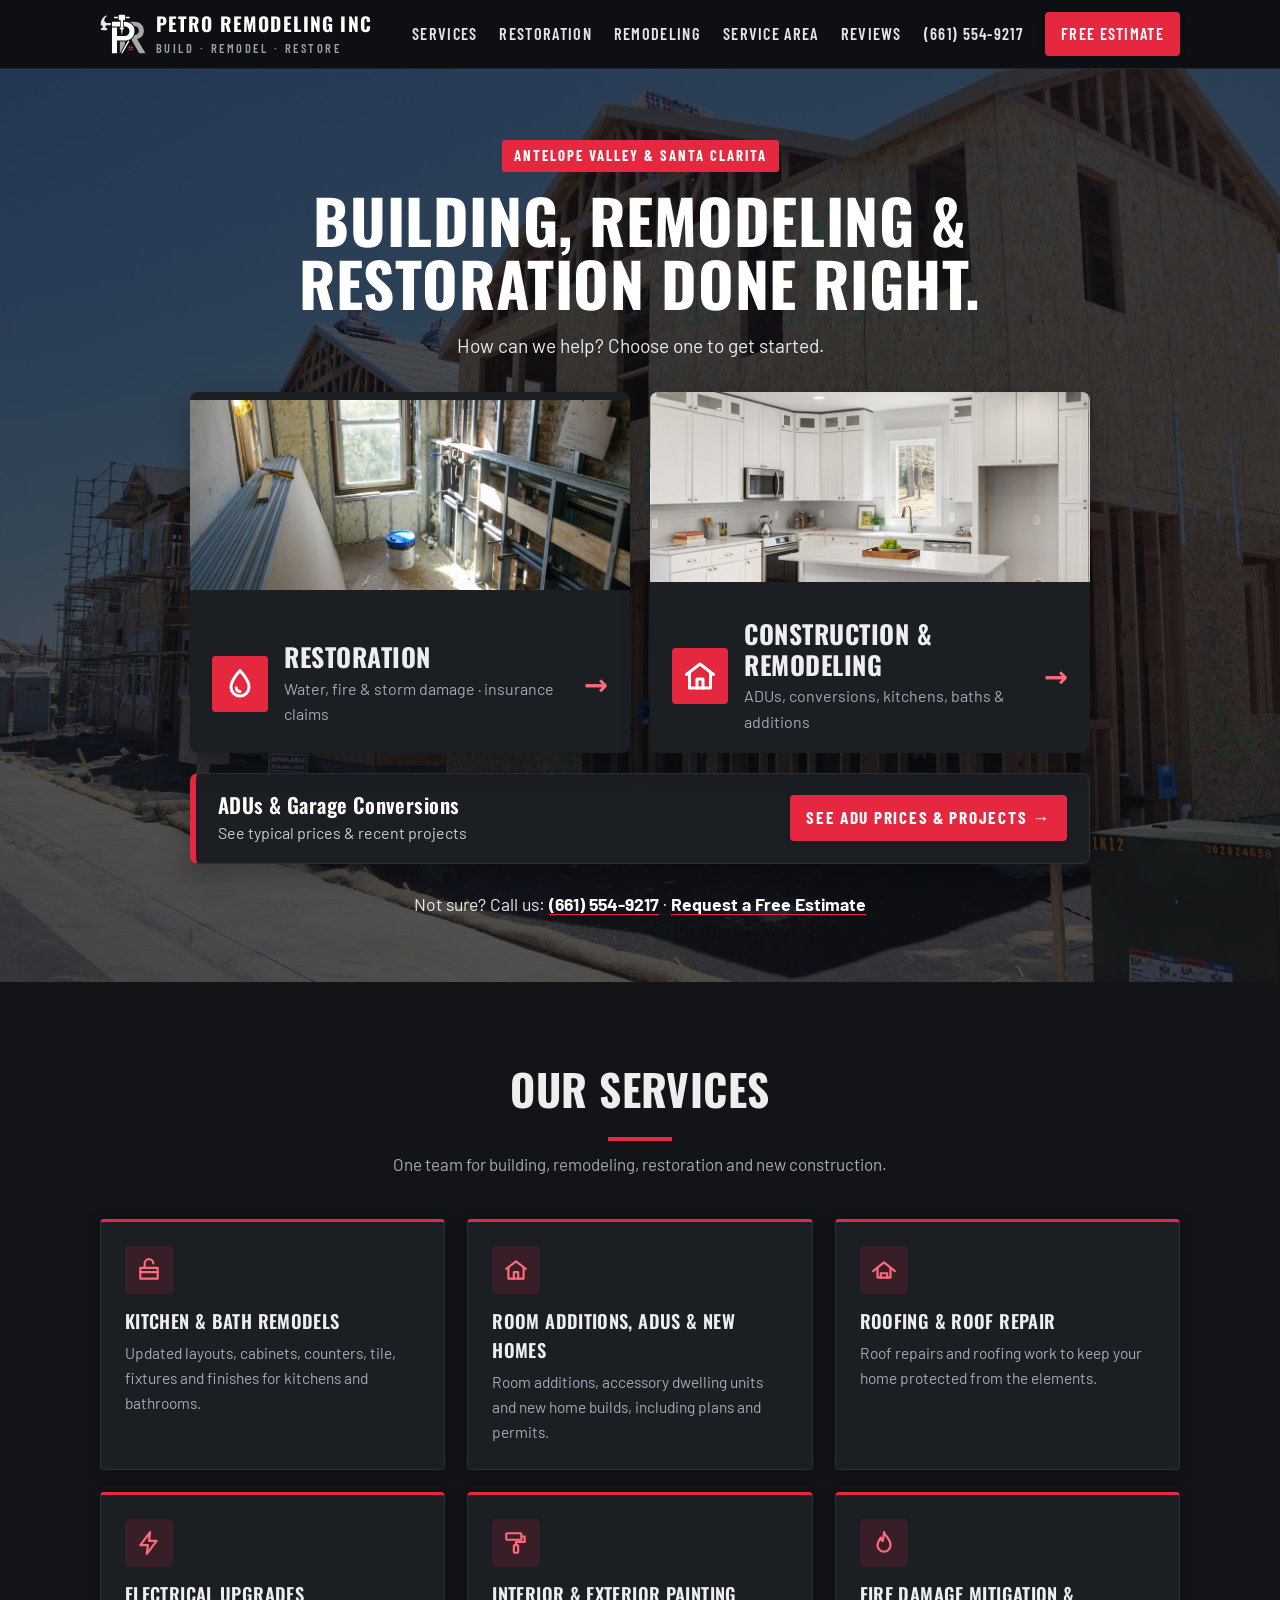
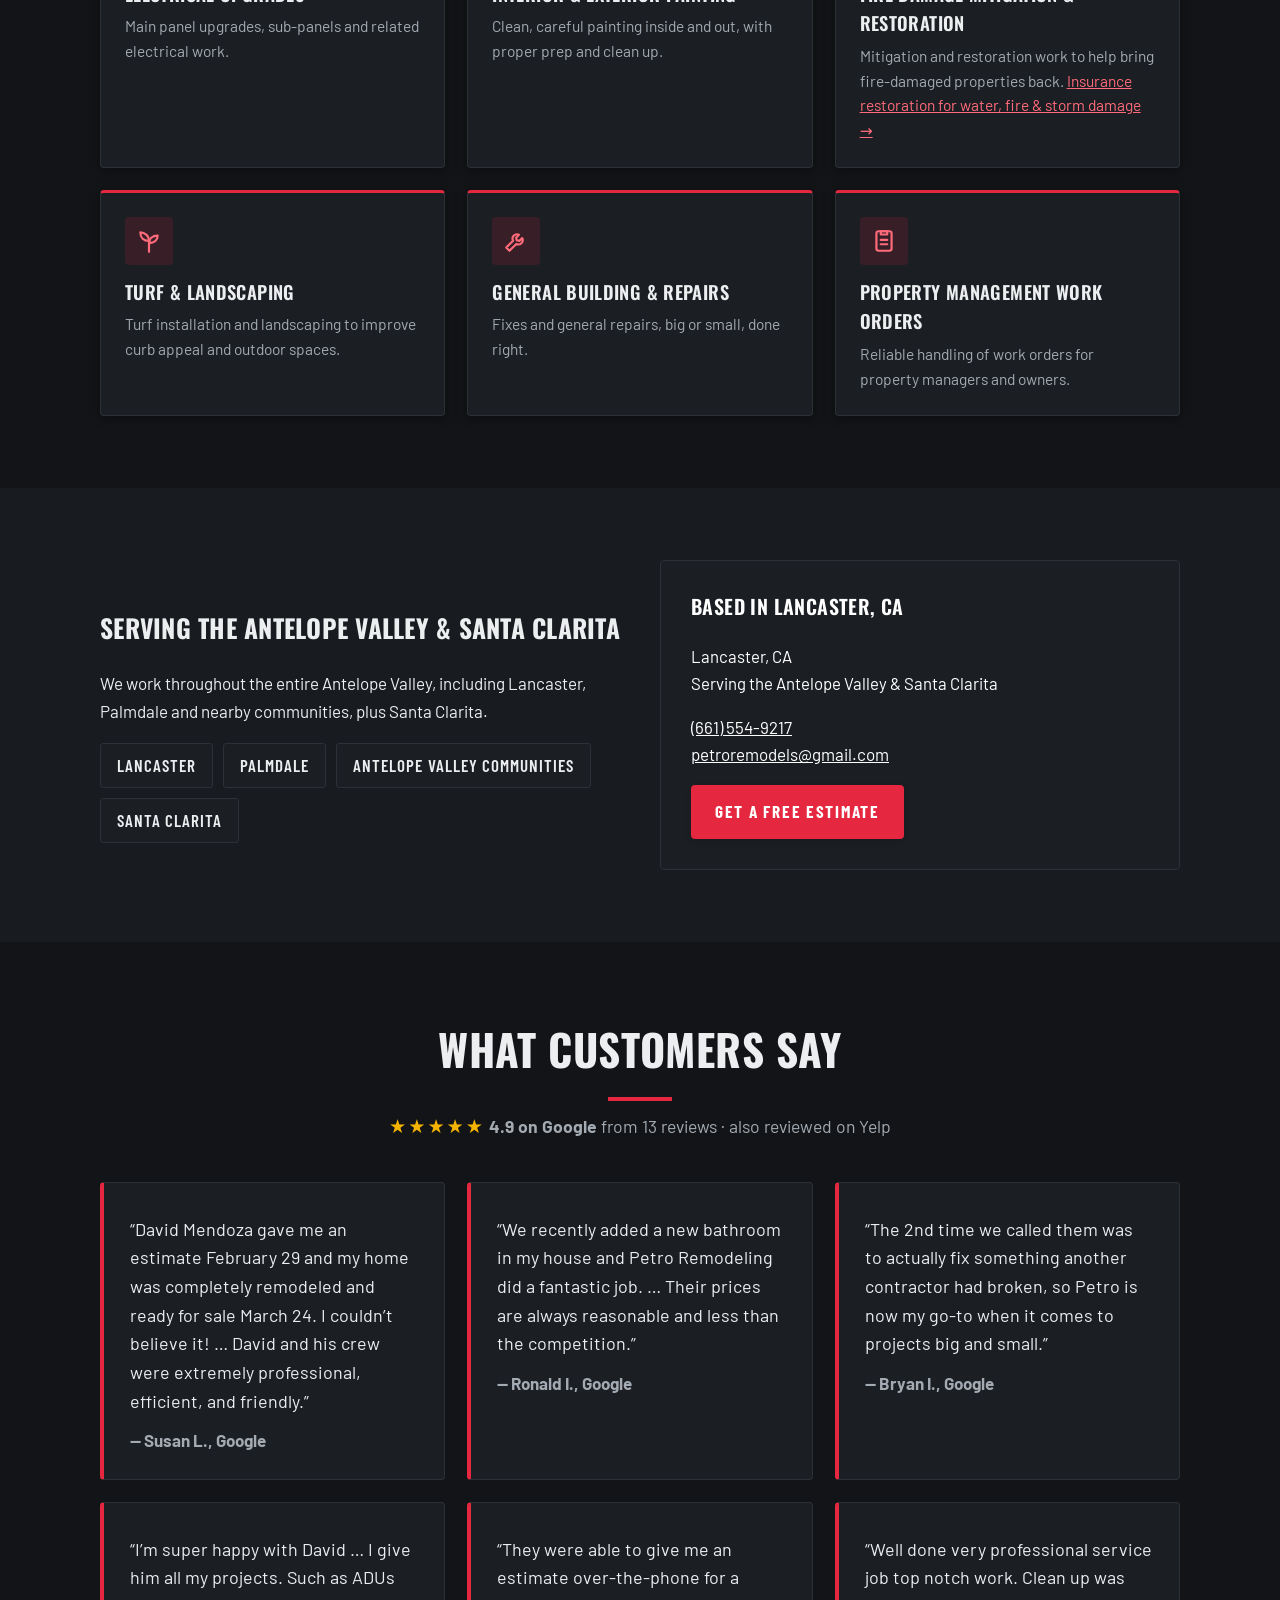
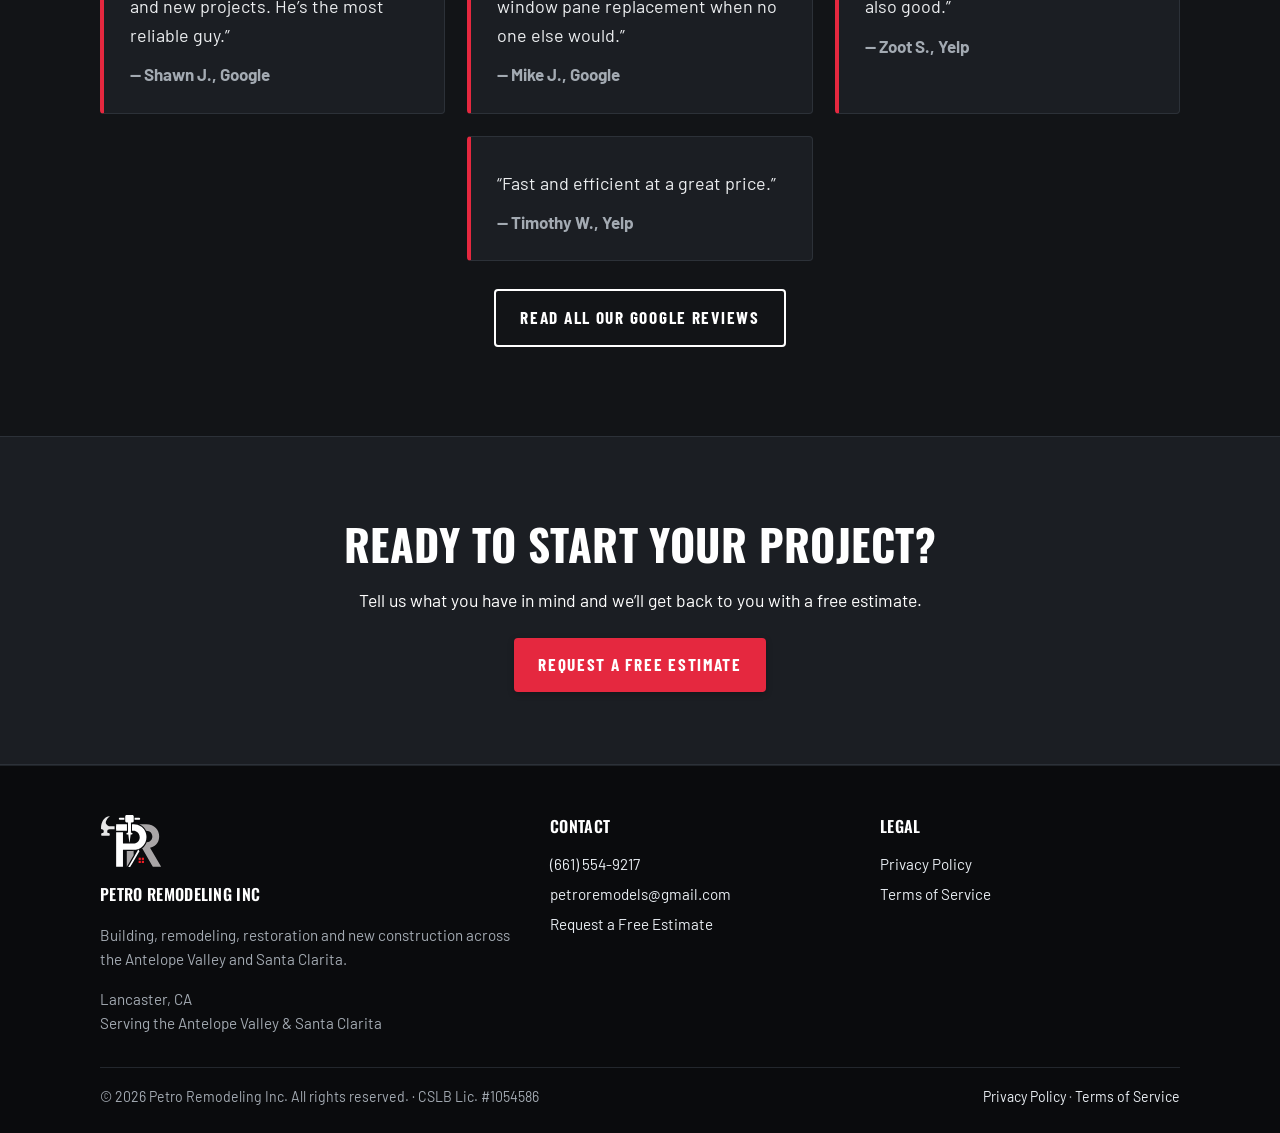
==== commit 2a66a6ed: "Remove handrails from service wording" ====
--- a/index.html
+++ b/index.html
@@ -72,7 +72,7 @@
       <div class="card"><div class="icon"><svg viewBox="0 0 24 24" aria-hidden="true"><rect x="3" y="3" width="14" height="6" rx="1"/><path d="M17 6h3v5h-8v3"/><rect x="10" y="14" width="4" height="7" rx="1"/></svg></div><h3>Interior &amp; Exterior Painting</h3><p>Clean, careful painting inside and out, with proper prep and clean up.</p></div>
       <div class="card"><div class="icon"><svg viewBox="0 0 24 24" aria-hidden="true"><path d="M12 2c1 4 6 6 6 12a6 6 0 0 1-12 0c0-3 2-5 3-7 0 2 1 3 2 3 0-3 1-5 1-8z"/></svg></div><h3>Fire Damage Mitigation &amp; Restoration</h3><p>Mitigation and restoration work to help bring fire-damaged properties back. <a href="restoration.html">Insurance restoration for water, fire &amp; storm damage &rarr;</a></p></div>
       <div class="card"><div class="icon"><svg viewBox="0 0 24 24" aria-hidden="true"><path d="M12 22V12"/><path d="M12 12C12 7 8 4 4 4c0 5 3 8 8 8z"/><path d="M12 14c0-4 3-7 8-7 0 4-3 7-8 7z"/></svg></div><h3>Turf &amp; Landscaping</h3><p>Turf installation and landscaping to improve curb appeal and outdoor spaces.</p></div>
-      <div class="card"><div class="icon"><svg viewBox="0 0 24 24" aria-hidden="true"><path d="M14.7 6.3a4 4 0 0 0-5.4 5.4L3 18l3 3 6.3-6.3a4 4 0 0 0 5.4-5.4l-2.6 2.6-2.4-.6-.6-2.4z"/></svg></div><h3>Handrails &amp; General Repairs</h3><p>Handrails, fixes and general repairs, big or small, done right.</p></div>
+      <div class="card"><div class="icon"><svg viewBox="0 0 24 24" aria-hidden="true"><path d="M14.7 6.3a4 4 0 0 0-5.4 5.4L3 18l3 3 6.3-6.3a4 4 0 0 0 5.4-5.4l-2.6 2.6-2.4-.6-.6-2.4z"/></svg></div><h3>General Building &amp; Repairs</h3><p>Fixes and general repairs, big or small, done right.</p></div>
       <div class="card"><div class="icon"><svg viewBox="0 0 24 24" aria-hidden="true"><rect x="5" y="3" width="14" height="18" rx="2"/><path d="M9 3h6v3H9z"/><path d="M9 11h6M9 15h6"/></svg></div><h3>Property Management Work Orders</h3><p>Reliable handling of work orders for property managers and owners.</p></div>
     </div>
   </div>
